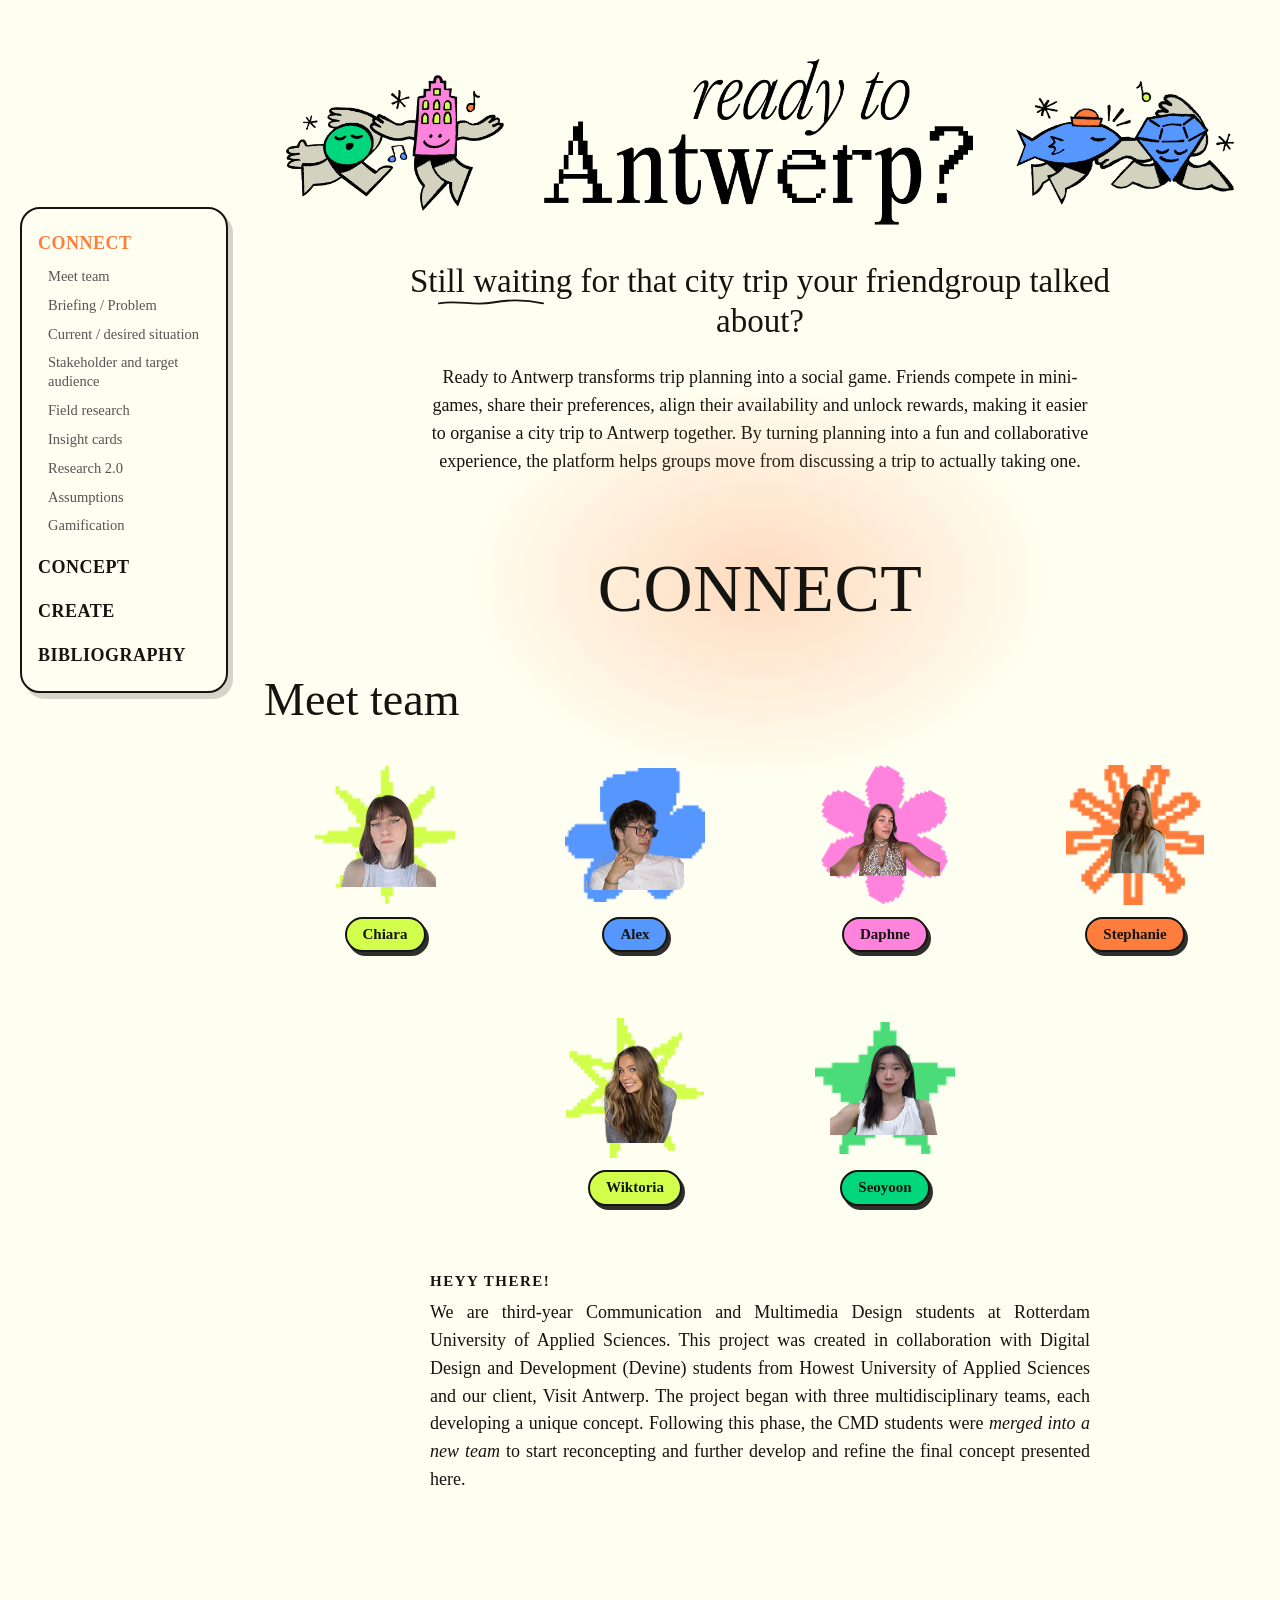
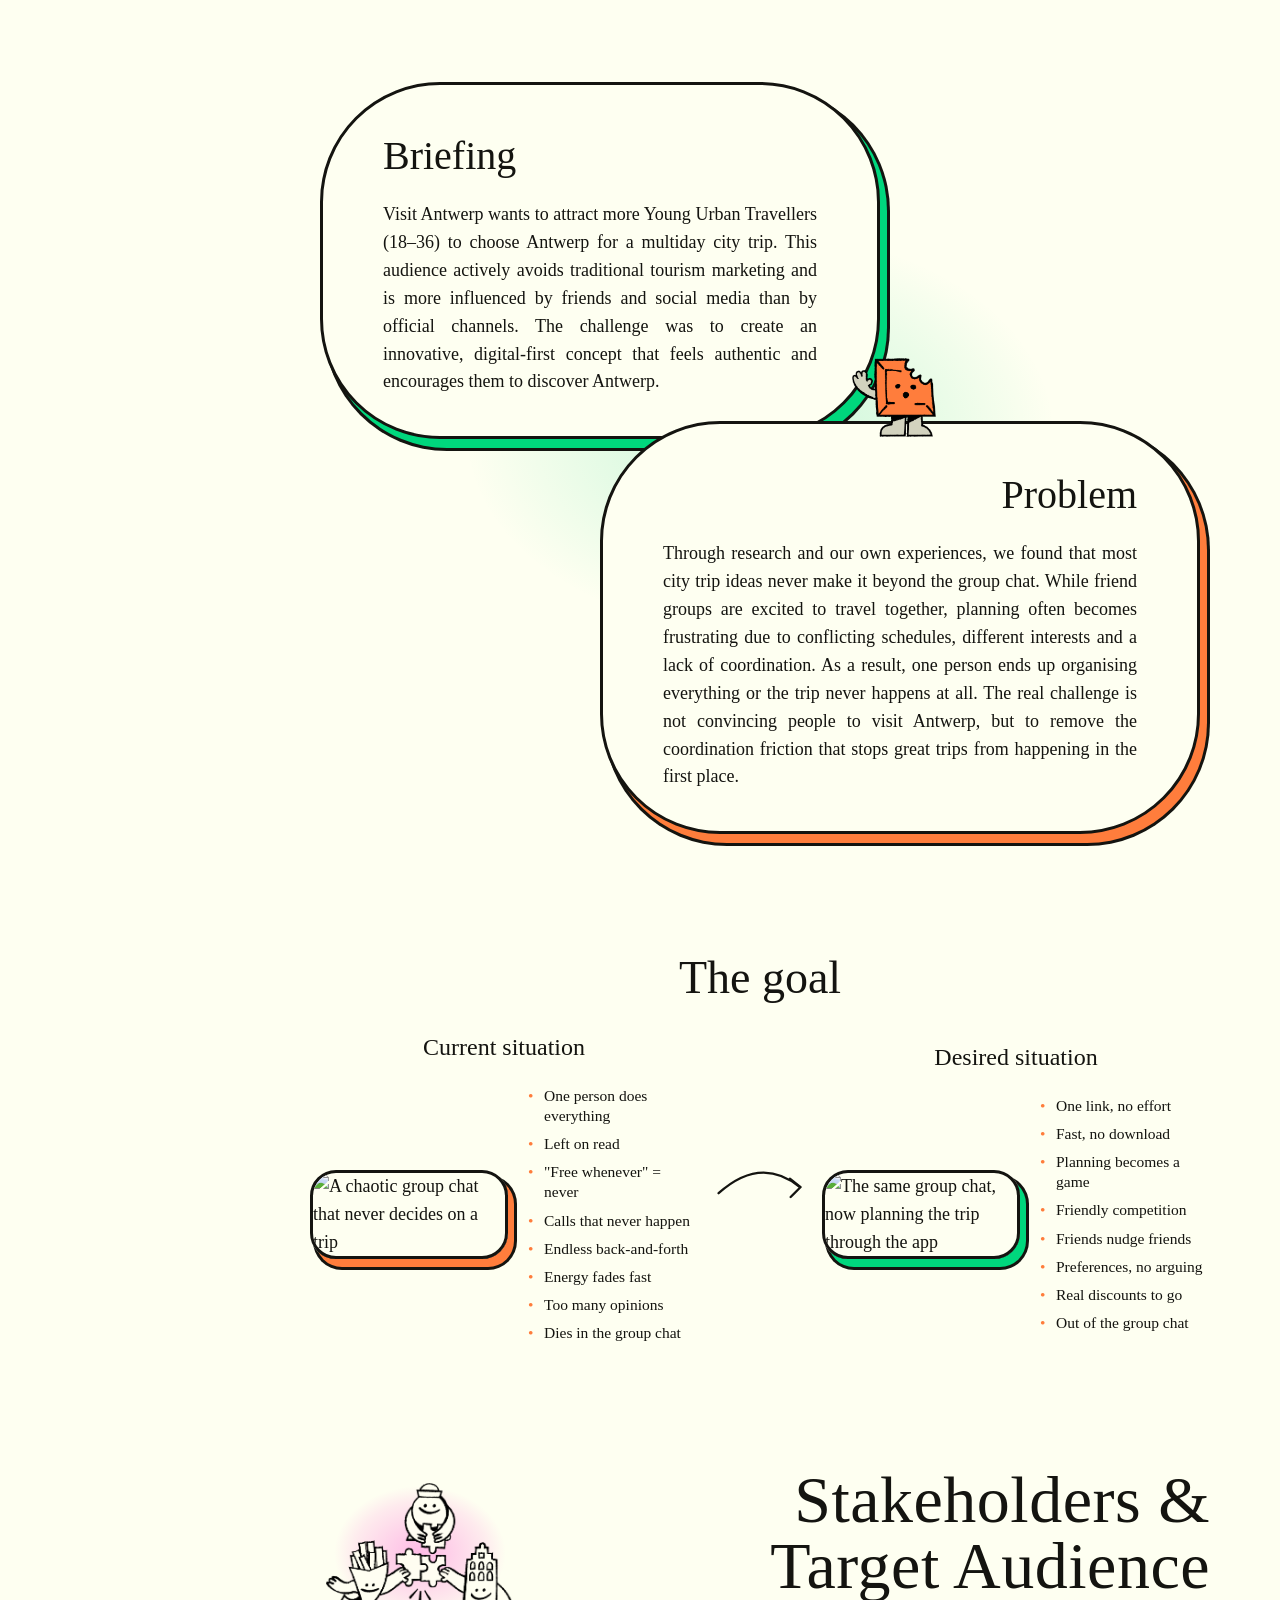
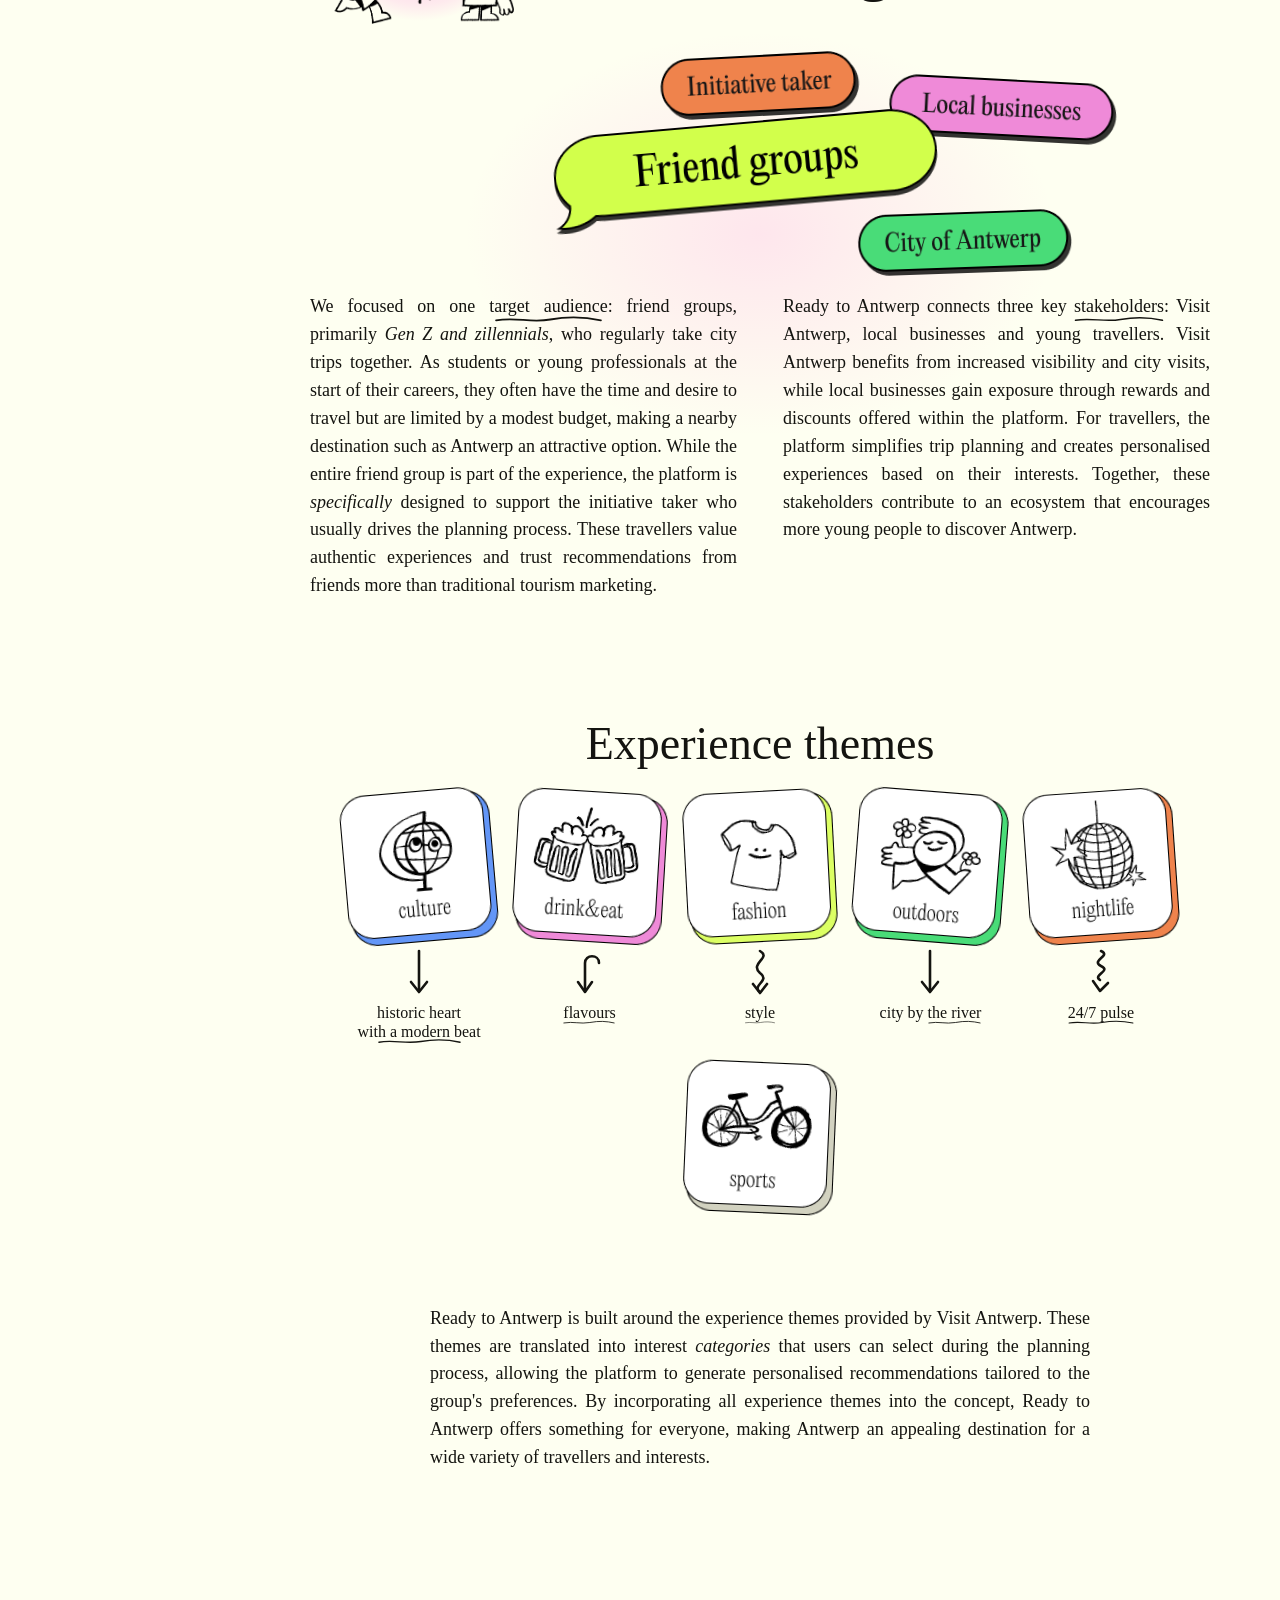
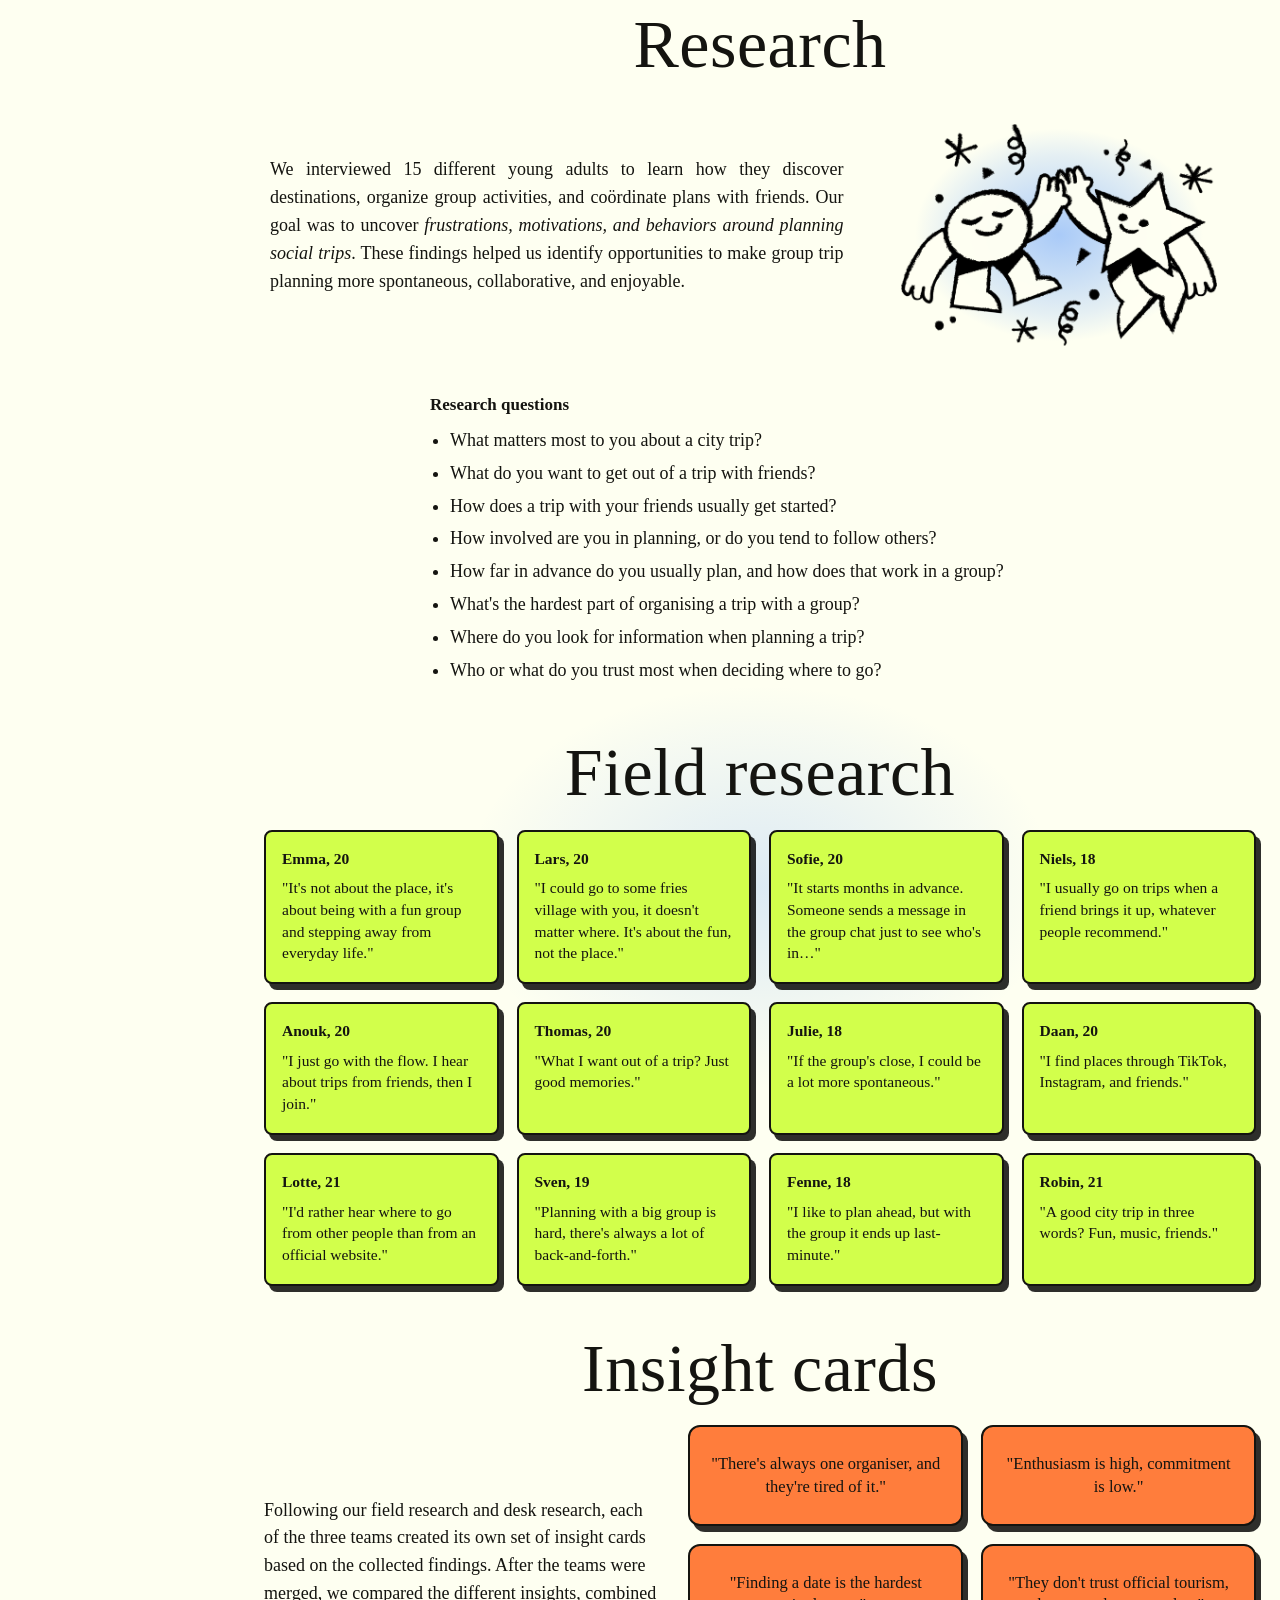
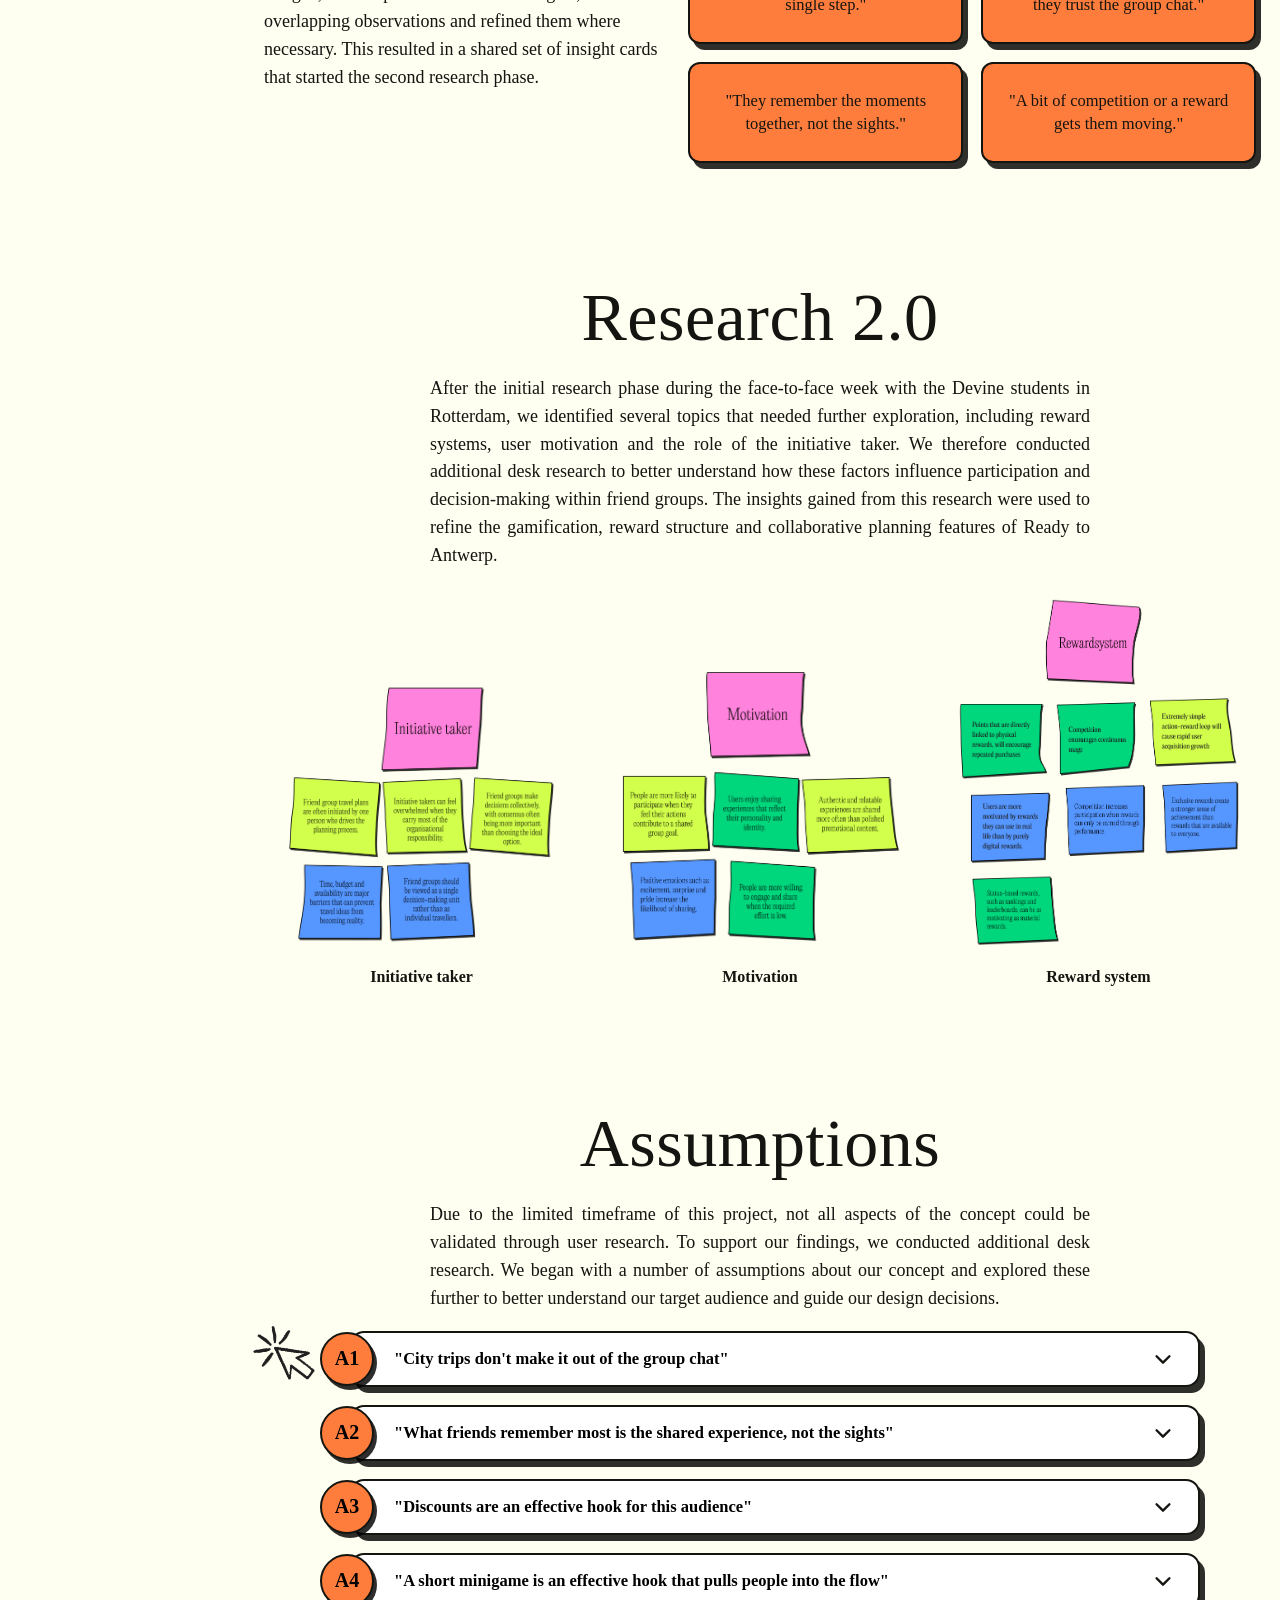
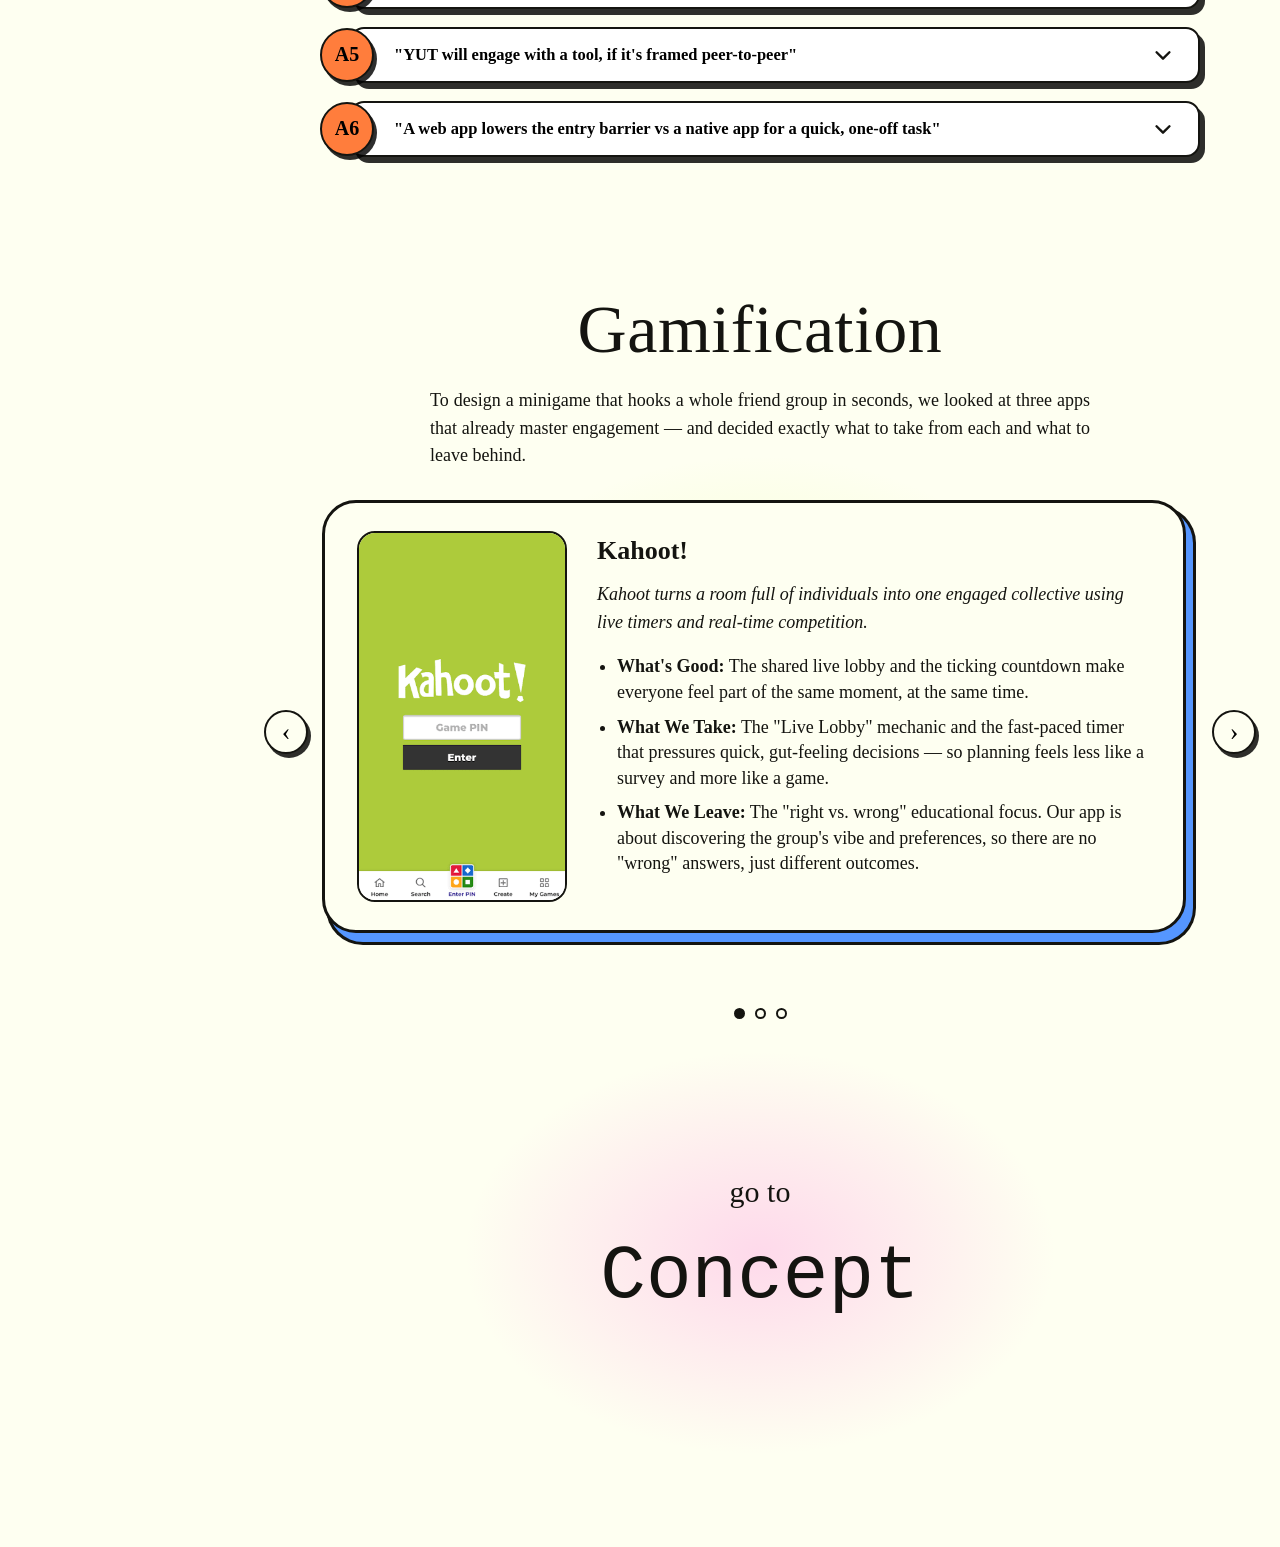
==== index.html @ eff13ce2 "Initial commit" ====
<!DOCTYPE html>
<html lang="en">
<head>
<meta charset="UTF-8">
<meta name="viewport" content="width=device-width, initial-scale=1.0">
<title>Ready to Antwerp?</title>

<!--
  ============================================================================
  READY TO ANTWERP?  —  CONNECT page (home)
  ----------------------------------------------------------------------------
  This is one of four pages: index.html (Connect), concept.html, create.html,
  bibliography.html. They share assets/style.css and assets/app.js.
  HOW TO EDIT THE WORDS (for non-coders):
   • All the Connect text lives in this file, top to bottom, in the same order
     it appears on the page. Look for the big banners like  <!== MEET TEAM ==>.
   • To change wording, only edit the text BETWEEN the tags, e.g.
        <p class="prose">change THIS text</p>
     Do NOT change the tags themselves (the <p ...> and </p> bits) or the
     words in class="...". Those control the layout.
   • To swap a picture, drop a new file into the /img folder with the SAME
     name, or change the file name inside  src="img/....png".
  ============================================================================
-->

<link rel="stylesheet" href="assets/style.css">
</head>

<body data-page="connect">

<!-- ===================== MOBILE MENU BUTTON ===================== -->
<button class="menu-btn" id="menuBtn" aria-label="Open section menu">
  <span class="bars"><i></i><i></i><i></i></span> Sections
</button>

<!-- ============================================================== -->
<!--  SIDEBAR  /  TABLE OF CONTENTS                                  -->
<!-- ============================================================== -->
<nav class="toc" id="toc" aria-label="Page sections">
  <ul>
    <li class="grp" data-group="connect">
      <a class="grp-link" href="index.html">CONNECT</a>
      <ul class="sub">
        <li><a href="#meet-team">Meet team</a></li>
        <li><a href="#briefing">Briefing / Problem</a></li>
        <li><a href="#the-goal">Current / desired situation</a></li>
        <li><a href="#stakeholders">Stakeholder and target audience</a></li>
        <li><a href="#field-research">Field research</a></li>
        <li><a href="#insight-cards">Insight cards</a></li>
        <li><a href="#research-2">Research 2.0</a></li>
        <li><a href="#assumptions">Assumptions</a></li>
        <li><a href="#gamification">Gamification</a></li>
      </ul>
    </li>
    <li class="grp" data-group="concept">
      <a class="grp-link" href="concept.html">CONCEPT</a>
      <ul class="sub">
        <li><a href="#merging-concepts">Merging concepts</a></li>
        <li><a href="#hmw-question">HMW question</a></li>
        <li><a href="#gigamapping">Gigamapping</a></li>
        <li><a href="#design-principles">Design principles</a></li>
        <li><a href="#brainstorming">Brainstorming</a></li>
        <li><a href="#five-w">5 W-questions</a></li>
        <li><a href="#user-journey">User journey</a></li>
        <li><a href="#collaborations">Collaborations</a></li>
      </ul>
    </li>
    <li class="grp" data-group="create">
      <a class="grp-link" href="create.html">CREATE</a>
      <ul class="sub">
        <li><a href="#visual-style">Visual style</a></li>
        <li><a href="#prototype-test">Prototype test</a></li>
        <li><a href="#feedback">Feedback &amp; improvements</a></li>
        <li><a href="#social-campaign">Social media campaign</a></li>
        <li><a href="#tangibles">Tangibles</a></li>
        <li><a href="#next-steps">Next steps</a></li>
      </ul>
    </li>
    <li class="grp" data-group="biblio">
      <a class="grp-link" href="bibliography.html">BIBLIOGRAPHY</a>
      <ul class="sub"></ul>
    </li>
  </ul>
</nav>

<div class="page">
<div class="wrap">

  <!-- =========================================================== -->
  <!--  HERO                                                        -->
  <!-- =========================================================== -->
  <header class="hero">
    <div class="hero-row">
      <img class="side l" src="img/illustrations/group_color_1.png" alt="">
      <img class="hero-logo" src="img/logo.png" alt="Ready to Antwerp?">
      <img class="side r" src="img/illustrations/group_color_2.png" alt="">
    </div>
    <div class="hook reveal">
      <h2><span class="ul">Still waiting</span> for that city trip your friendgroup talked about?</h2>
      <p class="prose center">Ready to Antwerp transforms trip planning into a social game. Friends compete in mini-games, share their preferences, align their availability and unlock rewards, making it easier to organise a city trip to Antwerp together. By turning planning into a fun and collaborative experience, the platform helps groups move from discussing a trip to actually taking one.</p>
    </div>
  </header>

  <!-- =========================================================== -->
  <!--  CONNECT (title)                                             -->
  <!-- =========================================================== -->
  <section class="sec glow" id="connect" data-section data-group="connect" style="--glow:rgba(255,125,60,.28); padding-bottom:20px;">
    <h2 class="h-xl">CONNECT</h2>
  </section>

  <!-- ==================== MEET TEAM ==================== -->
  <section class="sec" id="meet-team" data-section data-group="connect" style="padding-top:10px;">
    <h3 class="h-mid">Meet team</h3>
    <div class="team reveal">
      <!-- each member = burst behind + cut-out photo + name pill -->
      <figure class="member">
        <div class="badge"><img class="burst" src="img/team/bursts/pow.png" alt=""><img class="face" src="img/team/chiara.png" alt="Chiara"></div>
        <figcaption class="name-pill" style="background:var(--lime)">Chiara</figcaption>
      </figure>
      <figure class="member">
        <div class="badge"><img class="burst" src="img/team/bursts/ugly_cloud.png" alt=""><img class="face" src="img/team/alex.png" alt="Alex"></div>
        <figcaption class="name-pill" style="background:var(--blue)">Alex</figcaption>
      </figure>
      <figure class="member">
        <div class="badge"><img class="burst" src="img/team/bursts/flower.png" alt=""><img class="face" src="img/team/daphne.png" alt="Daphne"></div>
        <figcaption class="name-pill" style="background:var(--pink)">Daphne</figcaption>
      </figure>
      <figure class="member">
        <div class="badge"><img class="burst" src="img/team/bursts/asterisco.png" alt=""><img class="face" src="img/team/stephanie.png" alt="Stephanie"></div>
        <figcaption class="name-pill" style="background:var(--orange)">Stephanie</figcaption>
      </figure>
      <figure class="member">
        <div class="badge"><img class="burst" src="img/team/bursts/boom.png" alt=""><img class="face" src="img/team/wiki.png" alt="Wiktoria"></div>
        <figcaption class="name-pill" style="background:var(--lime)">Wiktoria</figcaption>
      </figure>
      <figure class="member">
        <div class="badge"><img class="burst" src="img/team/bursts/star.png" alt=""><img class="face" src="img/team/seoyoon.png" alt="Seoyoon"></div>
        <figcaption class="name-pill" style="background:var(--green)">Seoyoon</figcaption>
      </figure>
    </div>

    <!-- ==================== HEYY THERE intro ==================== -->
    <div class="intro-block reveal">
      <p class="eyebrow">Heyy there!</p>
      <p class="prose">We are third-year Communication and Multimedia Design students at Rotterdam University of Applied Sciences. This project was created in collaboration with Digital Design and Development (Devine) students from Howest University of Applied Sciences and our client, Visit Antwerp. The project began with three multidisciplinary teams, each developing a unique concept. Following this phase, the CMD students were <em>merged into a new team</em> to start reconcepting and further develop and refine the final concept presented here.</p>
    </div>
  </section>

  <!-- ==================== BRIEFING / PROBLEM ==================== -->
  <section class="sec glow" id="briefing" data-section data-group="connect" style="--glow:rgba(0,215,125,.22);">
    <div class="bubbles reveal">
      <div class="bubble bubble--brief">
        <h3>Briefing</h3>
        <p class="prose">Visit Antwerp wants to attract more Young Urban Travellers (18–36) to choose Antwerp for a multiday city trip. This audience actively avoids traditional tourism marketing and is more influenced by friends and social media than by official channels. The challenge was to create an innovative, digital-first concept that feels authentic and encourages them to discover Antwerp.</p>
      </div>
      <div class="bubble bubble--prob">
        <img class="choco" src="img/illustrations/mascotte/chocolate_color.png" alt="">
        <h3>Problem</h3>
        <p class="prose">Through research and our own experiences, we found that most city trip ideas never make it beyond the group chat. While friend groups are excited to travel together, planning often becomes frustrating due to conflicting schedules, different interests and a lack of coordination. As a result, one person ends up organising everything or the trip never happens at all. The real challenge is not convincing people to visit Antwerp, but to remove the coordination friction that stops great trips from happening in the first place.</p>
      </div>
    </div>
  </section>

  <!-- ==================== THE GOAL (phones) ==================== -->
  <section class="sec" id="the-goal" data-section data-group="connect">
    <h3 class="h-mid" style="text-align:center;">The goal</h3>
    <div class="goal reveal">
      <div class="goal-side">
        <h4>Current situation</h4>
        <div class="goal-pair">
          <img class="phone phone--current" src="img/chat/current_chat.png" alt="A chaotic group chat that never decides on a trip">
          <ul class="goal-list">
            <li>One person does everything</li>
            <li>Left on read</li>
            <li>"Free whenever" = never</li>
            <li>Calls that never happen</li>
            <li>Endless back-and-forth</li>
            <li>Energy fades fast</li>
            <li>Too many opinions</li>
            <li>Dies in the group chat</li>
          </ul>
        </div>
      </div>

      <svg class="goal-arrow" viewBox="0 0 120 70" fill="none" aria-hidden="true">
        <path d="M6 42 C 44 8, 80 8, 112 34" stroke="#141410" stroke-width="3" stroke-linecap="round"/>
        <path d="M99 23 L113 34 L100 47" stroke="#141410" stroke-width="3" stroke-linecap="round" stroke-linejoin="round"/>
      </svg>

      <div class="goal-side">
        <h4>Desired situation</h4>
        <div class="goal-pair">
          <img class="phone phone--desired" src="img/chat/desired_chat.png" alt="The same group chat, now planning the trip through the app">
          <ul class="goal-list">
            <li>One link, no effort</li>
            <li>Fast, no download</li>
            <li>Planning becomes a game</li>
            <li>Friendly competition</li>
            <li>Friends nudge friends</li>
            <li>Preferences, no arguing</li>
            <li>Real discounts to go</li>
            <li>Out of the group chat</li>
          </ul>
        </div>
      </div>
    </div>
  </section>

  <!-- ==================== STAKEHOLDERS & TARGET AUDIENCE ==================== -->
  <section class="sec glow" id="stakeholders" data-section data-group="connect" style="--glow:rgba(255,130,220,.20);">
    <div class="stake reveal">
    <div class="stake-top">
      <img class="stake-illo" src="img/illustrations/puzzle.png" alt="">
      <h2 class="stake-title">Stakeholders &amp;<br>Target Audience</h2>
    </div>
    <div class="stake-cluster">
      <img class="sp sp-initiative" src="img/pills_stakeholders_TA/Initiative_taker.png" alt="Initiative taker">
      <img class="sp sp-local" src="img/pills_stakeholders_TA/Local_business.png" alt="Local businesses">
      <img class="sp sp-city" src="img/pills_stakeholders_TA/City_of_Antwerp.png" alt="City of Antwerp">
      <img class="sp sp-friend" src="img/pills_stakeholders_TA/Friend_groups.png" alt="Friend groups">
    </div>
    <div class="stake-text">
      <p class="prose">We focused on one <span class="ul">target audience</span>: friend groups, primarily <em>Gen Z and zillennials</em>, who regularly take city trips together. As students or young professionals at the start of their careers, they often have the time and desire to travel but are limited by a modest budget, making a nearby destination such as Antwerp an attractive option. While the entire friend group is part of the experience, the platform is <em>specifically</em> designed to support the initiative taker who usually drives the planning process. These travellers value authentic experiences and trust recommendations from friends more than traditional tourism marketing.</p>
      <p class="prose">Ready to Antwerp connects three key <span class="ul">stakeholders</span>: Visit Antwerp, local businesses and young travellers. Visit Antwerp benefits from increased visibility and city visits, while local businesses gain exposure through rewards and discounts offered within the platform. For travellers, the platform simplifies trip planning and creates personalised experiences based on their interests. Together, these stakeholders contribute to an ecosystem that encourages more young people to discover Antwerp.</p>
    </div>
    </div>
  </section>

  <!-- ==================== EXPERIENCE THEMES ==================== -->
  <section class="sec" id="experience-themes" data-section data-group="connect">
    <h3 class="h-mid" style="text-align:center;">Experience themes</h3>
    <div class="themes reveal">
      <!-- 5 themes point to a Visit-Antwerp theme; sports is card-only -->
      <div class="theme">
        <img class="card" src="img/themes/button_culture.png" alt="Culture">
        <div class="to"><svg viewBox="0 0 40 56" fill="none"><path d="M20 5 L20 45" stroke="#141410" stroke-width="2.6" stroke-linecap="round"/><path d="M12 36 L20 46 L28 36" stroke="#141410" stroke-width="2.6" stroke-linecap="round" stroke-linejoin="round"/></svg></div>
        <div class="label">historic heart<br><span class="ul">with a modern beat</span></div>
      </div>
      <div class="theme">
        <img class="card" src="img/themes/button_drinkneat.png" alt="Drink &amp; eat">
        <div class="to"><svg viewBox="0 0 40 56" fill="none"><path d="M15 45 L15 17 C 15 8, 29 8, 29 17" stroke="#141410" stroke-width="2.6" stroke-linecap="round"/><path d="M8 36 L15 46 L22 36" stroke="#141410" stroke-width="2.6" stroke-linecap="round" stroke-linejoin="round"/></svg></div>
        <div class="label"><span class="ul">flavours</span></div>
      </div>
      <div class="theme">
        <img class="card" src="img/themes/button_fashion.png" alt="Fashion">
        <div class="to"><svg viewBox="0 0 40 56" fill="none"><path d="M20 5 C 32 12, 9 17, 20 27 C 31 35, 11 39, 20 46" stroke="#141410" stroke-width="2.6" stroke-linecap="round"/><path d="M13 38 L20 47 L27 38" stroke="#141410" stroke-width="2.6" stroke-linecap="round" stroke-linejoin="round"/></svg></div>
        <div class="label"><span class="ul">style</span></div>
      </div>
      <div class="theme">
        <img class="card" src="img/themes/button_outdoors.png" alt="Outdoors">
        <div class="to"><svg viewBox="0 0 40 56" fill="none"><path d="M20 5 L20 45" stroke="#141410" stroke-width="2.6" stroke-linecap="round"/><path d="M12 36 L20 46 L28 36" stroke="#141410" stroke-width="2.6" stroke-linecap="round" stroke-linejoin="round"/></svg></div>
        <div class="label">city by <span class="ul">the river</span></div>
      </div>
      <div class="theme">
        <img class="card" src="img/themes/button_nightlife.png" alt="Nightlife">
        <div class="to"><svg viewBox="0 0 40 56" fill="none"><path d="M20 5 c 11 5 -11 9 0 15 c 11 5 -9 9 -1 14" stroke="#141410" stroke-width="2.6" stroke-linecap="round"/><path d="M12 35 L19 45 L27 37" stroke="#141410" stroke-width="2.6" stroke-linecap="round" stroke-linejoin="round"/></svg></div>
        <div class="label"><span class="ul">24/7 pulse</span></div>
      </div>
      <div class="theme">
        <img class="card" src="img/themes/button_sports.png" alt="Sports">
        <div class="to"></div>
        <div class="label"></div>
      </div>
    </div>
    <p class="prose reveal">Ready to Antwerp is built around the experience themes provided by Visit Antwerp. These themes are translated into interest <em>categories</em> that users can select during the planning process, allowing the platform to generate personalised recommendations tailored to the group's preferences. By incorporating all experience themes into the concept, Ready to Antwerp offers something for everyone, making Antwerp an appealing destination for a wide variety of travellers and interests.</p>
  </section>

  <!-- ==================== RESEARCH ==================== -->
  <section class="sec glow" id="research" data-section data-group="connect" style="--glow:rgba(85,150,255,.20);">
    <h2 class="h-xl">Research</h2>
    <div class="research-intro reveal">
      <div>
        <p class="prose" style="margin-left:0;">We interviewed 15 different young adults to learn how they discover destinations, organize group activities, and coördinate plans with friends. Our goal was to uncover <em>frustrations, motivations, and behaviors around planning social trips</em>. These findings helped us identify opportunities to make group trip planning more spontaneous, collaborative, and enjoyable.</p>
      </div>
      <img class="illo" src="img/illustrations/high_five.png" alt="">
    </div>

    <div class="rq reveal" style="max-width:660px; margin:24px auto 0;">
      <h4>Research questions</h4>
      <ul>
        <li>What matters most to you about a city trip?</li>
        <li>What do you want to get out of a trip with friends?</li>
        <li>How does a trip with your friends usually get started?</li>
        <li>How involved are you in planning, or do you tend to follow others?</li>
        <li>How far in advance do you usually plan, and how does that work in a group?</li>
        <li>What's the hardest part of organising a trip with a group?</li>
        <li>Where do you look for information when planning a trip?</li>
        <li>Who or what do you trust most when deciding where to go?</li>
      </ul>
    </div>

    <div class="subsec" id="field-research" data-section data-group="connect">
      <h2 class="h-xl">Field research</h2>
      <div class="field-grid reveal">
        <div class="note"><span class="who">Emma, 20</span>"It's not about the place, it's about being with a fun group and stepping away from everyday life."</div>
        <div class="note"><span class="who">Lars, 20</span>"I could go to some fries village with you, it doesn't matter where. It's about the fun, not the place."</div>
        <div class="note"><span class="who">Sofie, 20</span>"It starts months in advance. Someone sends a message in the group chat just to see who's in…"</div>
        <div class="note"><span class="who">Niels, 18</span>"I usually go on trips when a friend brings it up, whatever people recommend."</div>
        <div class="note"><span class="who">Anouk, 20</span>"I just go with the flow. I hear about trips from friends, then I join."</div>
        <div class="note"><span class="who">Thomas, 20</span>"What I want out of a trip? Just good memories."</div>
        <div class="note"><span class="who">Julie, 18</span>"If the group's close, I could be a lot more spontaneous."</div>
        <div class="note"><span class="who">Daan, 20</span>"I find places through TikTok, Instagram, and friends."</div>
        <div class="note"><span class="who">Lotte, 21</span>"I'd rather hear where to go from other people than from an official website."</div>
        <div class="note"><span class="who">Sven, 19</span>"Planning with a big group is hard, there's always a lot of back-and-forth."</div>
        <div class="note"><span class="who">Fenne, 18</span>"I like to plan ahead, but with the group it ends up last-minute."</div>
        <div class="note"><span class="who">Robin, 21</span>"A good city trip in three words? Fun, music, friends."</div>
      </div>
    </div>

    <div class="subsec" id="insight-cards" data-section data-group="connect">
      <h2 class="h-xl">Insight cards</h2>
      <div class="insight-wrap reveal">
        <div class="insight-desc">
          <p class="prose" style="margin:0;">Following our field research and desk research, each of the three teams created its own set of insight cards based on the collected findings. After the teams were merged, we compared the different insights, combined overlapping observations and refined them where necessary. This resulted in a shared set of insight cards that started the second research phase.</p>
        </div>
        <div class="insight-grid">
          <div class="insight">"There's always one organiser, and they're tired of it."</div>
          <div class="insight">"Enthusiasm is high, commitment is low."</div>
          <div class="insight">"Finding a date is the hardest single step."</div>
          <div class="insight">"They don't trust official tourism, they trust the group chat."</div>
          <div class="insight">"They remember the moments together, not the sights."</div>
          <div class="insight">"A bit of competition or a reward gets them moving."</div>
        </div>
      </div>
    </div>
  </section>

  <!-- ==================== RESEARCH 2.0 ==================== -->
  <section class="sec" id="research-2" data-section data-group="connect">
    <h2 class="h-xl">Research 2.0</h2>
    <p class="prose reveal">After the initial research phase during the face-to-face week with the Devine students in Rotterdam, we identified several topics that needed further exploration, including reward systems, user motivation and the role of the initiative taker. We therefore conducted additional desk research to better understand how these factors influence participation and decision-making within friend groups. The insights gained from this research were used to refine the gamification, reward structure and collaborative planning features of Ready to Antwerp.</p>
    <div class="r2-grid reveal">
      <figure class="r2-item"><img src="img/Research_2.0/Initiative_taker.png" alt="Initiative taker"><figcaption>Initiative taker</figcaption></figure>
      <figure class="r2-item"><img src="img/Research_2.0/Motivation.png" alt="Motivation"><figcaption>Motivation</figcaption></figure>
      <figure class="r2-item"><img src="img/Research_2.0/Rewardsystem.png" alt="Reward system"><figcaption>Reward system</figcaption></figure>
    </div>
  </section>

  <!-- ==================== ASSUMPTIONS ==================== -->
  <section class="sec" id="assumptions" data-section data-group="connect">
    <h2 class="h-xl">Assumptions</h2>
    <p class="prose reveal">Due to the limited timeframe of this project, not all aspects of the concept could be validated through user research. To support our findings, we conducted additional desk research. We began with a number of assumptions about our concept and explored these further to better understand our target audience and guide our design decisions.</p>

    <div class="assume-wrap reveal">
      <img class="click-hint" src="img/illustrations/click.png" alt="">

<!-- ---- A1 ---- -->
      <div class="acc">
        <button class="acc-head" aria-expanded="false">
          <span class="acc-badge">A1</span>
          <span class="acc-bar"><span class="t">"City trips don't make it out of the group chat"</span>
            <svg class="acc-chev" viewBox="0 0 24 24" fill="none"><path d="M5 9 l7 7 7-7" stroke="#141410" stroke-width="2.6" stroke-linecap="round" stroke-linejoin="round"/></svg></span>
        </button>
        <div class="acc-panel"><div class="acc-inner">
          <h5 style="margin-top:0;">The Social Soul of Urban Travel</h5>
          <ul>
            <li><span class="lead">Concept Support:</span> Our concept is built on creating a shared group experience. This research confirms that city trips are inherently social, with the vast majority of leisure travelers choosing the company of friends or partners. Ignoring the social dimension means ignoring the core motivation of the trip itself. Our tool does not just "add" a chat feature; it designs around pre-existing social connections.</li>
            <li><span class="lead">Key Insight:</span> Leisure travel is a collective experience. Statistics show that the overwhelming majority of leisure travelers choose to travel with a partner (61%) or friends (33%), with only a small fraction (12%) traveling alone. Traveling with friends is the preferred option for young adults and is positively perceived as a source of happiness and connection.</li>
          </ul>
          <h5>References.</h5>
          <ul>
            <li>Statista. (n.d.). Forecast: Travel companions of leisure travelers in the US. Retrieved from <a href="https://www.statista.com/forecasts/997103/travel-companions-of-leisure-travelers-in-the-us">https://www.statista.com/forecasts/997103/travel-companions-of-leisure-travelers-in-the-us</a></li>
            <li>Statista. (n.d.). Preference for travel companions in the US by age. Retrieved from <a href="https://www.statista.com/statistics/1261314/preference-for-travel-companions-us-by-age/">https://www.statista.com/statistics/1261314/preference-for-travel-companions-us-by-age/</a></li>
          </ul>
        </div></div>
      </div>

      <!-- ---- A2 ---- -->
      <div class="acc">
        <button class="acc-head" aria-expanded="false">
          <span class="acc-badge">A2</span>
          <span class="acc-bar"><span class="t">"What friends remember most is the shared experience, not the sights"</span>
            <svg class="acc-chev" viewBox="0 0 24 24" fill="none"><path d="M5 9 l7 7 7-7" stroke="#141410" stroke-width="2.6" stroke-linecap="round" stroke-linejoin="round"/></svg></span>
        </button>
        <div class="acc-panel"><div class="acc-inner">
          <h5 style="margin-top:0;">Building Bonds Through Sharing</h5>
          <ul>
            <li><span class="lead">Concept Support:</span> Our concept goes beyond simply booking flights; it aims to create lasting memories for the group. Research proves that actively sharing experiences and memories significantly strengthens social bonds. People value shared memories more than physical gifts. Our tool facilitates the creation of a group narrative right from the planning phase, transforming a logistical task into an opportunity for connection.</li>
            <li><span class="lead">Key Insight:</span> Sharing experiences and memories significantly strengthens social ties. Research in social psychology indicates that people value shared memories over material gifts, and group experiences lead to closer relationships. This supports our vision of an app that acts not just as a logistical tool, but as an accelerator for social connection through trip co-creation.</li>
          </ul>
          <h5>References.</h5>
          <ul>
            <li>Association for Psychological Science. (2014). Sharing memories tightens bonds with friends. Retrieved from <a href="https://www.psychologicalscience.org/news/minds-business/sharing-memories-tightens-bonds-with-friends.html">https://www.psychologicalscience.org/news/minds-business/sharing-memories-tightens-bonds-with-friends.html</a></li>
            <li>Elsevier B.V. (n.d.). ScienceDirect abstract [S221242091730030X]. Retrieved from <a href="https://www.sciencedirect.com/science/article/abs/pii/S221242091730030X">https://www.sciencedirect.com/science/article/abs/pii/S221242091730030X</a></li>
          </ul>
        </div></div>
      </div>

      <!-- ---- A3 ---- -->
      <div class="acc">
        <button class="acc-head" aria-expanded="false">
          <span class="acc-badge">A3</span>
          <span class="acc-bar"><span class="t">"Discounts are an effective hook for this audience"</span>
            <svg class="acc-chev" viewBox="0 0 24 24" fill="none"><path d="M5 9 l7 7 7-7" stroke="#141410" stroke-width="2.6" stroke-linecap="round" stroke-linejoin="round"/></svg></span>
        </button>
        <div class="acc-panel"><div class="acc-inner">
          <h5 style="margin-top:0;">Beating Planning Stress</h5>
          <ul>
            <li><span class="lead">Concept Support:</span> Our platform aims to make planning a 'stress-free' and enjoyable experience. This research documents the frustration many travelers, especially young people, feel during the planning phase—often due to an overload of options and the difficulty of aligning group preferences. Our solution uses gamification and centralization to directly resolve these pain points, turning anxiety into excitement.</li>
            <li><span class="lead">Key Insight:</span> The planning phase of a group trip is frequently perceived as stressful, with 46% of travelers finding it overwhelming. Group 'planners' (often the initiative-takers) feel pressured, and 38% fear disappointing their friends. This stress is particularly acute among young travelers who struggle to coordinate varying preferences and budgets. There is a clear market need for tools that make this process collaborative and cognitively effortless.</li>
          </ul>
          <h5>References.</h5>
          <ul>
            <li>Statista. (n.d.). Stressful aspects of travel planning in the US. Retrieved from <a href="https://www.statista.com/statistics/1230198/stressful-aspects-of-travel-planning-us/">https://www.statista.com/statistics/1230198/stressful-aspects-of-travel-planning-us/</a></li>
            <li>Statista. (n.d.). Reasons for stressful travel planning in the US by age. Retrieved from <a href="https://www.statista.com/statistics/1230206/reasons-for-stressful-travel-planning-us-by-age/">https://www.statista.com/statistics/1230206/reasons-for-stressful-travel-planning-us-by-age/</a></li>
          </ul>
        </div></div>
      </div>

      <!-- ---- A4 ---- -->
      <div class="acc">
        <button class="acc-head" aria-expanded="false">
          <span class="acc-badge">A4</span>
          <span class="acc-bar"><span class="t">"A short minigame is an effective hook that pulls people into the flow"</span>
            <svg class="acc-chev" viewBox="0 0 24 24" fill="none"><path d="M5 9 l7 7 7-7" stroke="#141410" stroke-width="2.6" stroke-linecap="round" stroke-linejoin="round"/></svg></span>
        </button>
        <div class="acc-panel"><div class="acc-inner">
          <h5 style="margin-top:0;">Gamification as an Engagement Catalyst</h5>
          <ul>
            <li><span class="lead">Concept Support:</span> Our 'How Might We' focuses on using minigames to spark excitement. Research fully backs this choice: gamification is a highly effective tool for increasing user engagement and brand loyalty, particularly among Gen Z and Millennials. Transforming logistics into a collaborative game reduces planning stress and creates a positive brand association from the start, directly motivating the booking action.</li>
            <li><span class="lead">Key Insight:</span> Gamification—the application of game elements in non-game contexts—effectively drives user engagement and loyalty, especially among younger demographics. Introducing collaborative minigames and reward systems (like collective discounts) can turn a tedious logistical phase into a fun experience, encouraging users to interact more with the platform and motivating the final action of booking the trip.</li>
          </ul>
          <h5>References.</h5>
          <ul>
            <li>Statista. (n.d.). Benefits of gamification among US internet users. Retrieved from <a href="https://www.statista.com/statistics/1220087/gamification-benefits-among-us-internet-users/">https://www.statista.com/statistics/1220087/gamification-benefits-among-us-internet-users/</a></li>
            <li>Statista. (n.d.). US gamification revenue forecast. Retrieved from <a href="https://www.statista.com/forecasts/1221379/us-gamification-revenue-forecast">https://www.statista.com/forecasts/1221379/us-gamification-revenue-forecast</a></li>
          </ul>
        </div></div>
      </div>

      <!-- ---- A5 ---- -->
      <div class="acc">
        <button class="acc-head" aria-expanded="false">
          <span class="acc-badge">A5</span>
          <span class="acc-bar"><span class="t">"YUT will engage with a tool, if it's framed peer-to-peer"</span>
            <svg class="acc-chev" viewBox="0 0 24 24" fill="none"><path d="M5 9 l7 7 7-7" stroke="#141410" stroke-width="2.6" stroke-linecap="round" stroke-linejoin="round"/></svg></span>
        </button>
        <div class="acc-panel"><div class="acc-inner">
          <h5 style="margin-top:0;">Trust in Digital Word-of-Mouth</h5>
          <ul>
            <li><span class="lead">Concept Support:</span> Our concept relies on authentic recommendations provided by locals through our platform. Research confirms that young travelers distrust traditional marketing channels and instead rely heavily on peer recommendations and authentic experiences. This validates our strategy of using locals as curators of genuine content, creating an experience that our target audience perceives as reliable and real.</li>
            <li><span class="lead">Key Insight:</span> Young travelers (Gen Z and Millennials) show a strong preference for authentic recommendations from 'locals' or peers over polished tourism marketing. Currently, 73% of Gen Z travelers trust online peer reviews, and 60% are more likely to trust recommendations from friends and family than those from travel agents or sponsored influencers.</li>
          </ul>
          <h5>References.</h5>
          <ul>
            <li>Statista. (n.d.). Trust in online reviews in the US by age. Retrieved from <a href="https://www.statista.com/statistics/1188371/trust-online-reviews-us-by-age/">https://www.statista.com/statistics/1188371/trust-online-reviews-us-by-age/</a></li>
            <li>Statista. (n.d.). Trust in leisure travel recommendations in the US by source and age. Retrieved from <a href="https://www.statista.com/statistics/1188402/trust-leisure-travel-recommendations-us-by-source-age/">https://www.statista.com/statistics/1188402/trust-leisure-travel-recommendations-us-by-source-age/</a></li>
          </ul>
        </div></div>
      </div>

      <!-- ---- A6 ---- -->
      <div class="acc">
        <button class="acc-head" aria-expanded="false">
          <span class="acc-badge">A6</span>
          <span class="acc-bar"><span class="t">"A web app lowers the entry barrier vs a native app for a quick, one-off task"</span>
            <svg class="acc-chev" viewBox="0 0 24 24" fill="none"><path d="M5 9 l7 7 7-7" stroke="#141410" stroke-width="2.6" stroke-linecap="round" stroke-linejoin="round"/></svg></span>
        </button>
        <div class="acc-panel"><div class="acc-inner">
          <h5 style="margin-top:0;">The Desire for Authenticity and the Local 'Square'</h5>
          <ul>
            <li><span class="lead">Concept Support:</span> Our concept offers group discounts and activities rooted in local authenticity (e.g., specific local venues rather than generic tourist traps). Research shows that while young travelers crave authentic, local cultural experiences, they are also highly price-sensitive. Our reward system provides an experiential payoff that guides the group toward genuine city discovery while aligning with their budget needs.</li>
            <li><span class="lead">Key Insight:</span> There is a strong desire among young travelers to experience local culture deeply during their city trips, with 83% of Gen Z stating it is an important part of traveling. Simultaneously, these travelers are motivated by discounts and special offers. Our platform bridges this gap by offering tangible discounts on authentic local products and activities, incentivizing genuine exploration while driving bookings.</li>
          </ul>
          <h5>References.</h5>
          <ul>
            <li>Statista. (n.d.). Important trip characteristics for Generation Z travelers in the US. Retrieved from <a href="https://www.statista.com/forecasts/1261301/important-trip-characteristics-generation-z-travelers-us">https://www.statista.com/forecasts/1261301/important-trip-characteristics-generation-z-travelers-us</a></li>
            <li>Statista. (n.d.). Factors influencing leisure travel bookings in the US. Retrieved from <a href="https://www.statista.com/statistics/1131109/factors-influencing-leisure-travel-bookings-us/">https://www.statista.com/statistics/1131109/factors-influencing-leisure-travel-bookings-us/</a></li>
          </ul>
        </div></div>
      </div>
    </div><!-- /assume-wrap -->
  </section>

  <!-- ==================== GAMIFICATION ==================== -->
  <section class="sec glow" id="gamification" data-section data-group="connect" style="--glow:rgba(210,255,75,.22);">
    <h2 class="h-xl">Gamification</h2>
    <p class="prose reveal">To design a minigame that hooks a whole friend group in seconds, we looked at three apps that already master engagement — and decided exactly what to take from each and what to leave behind.</p>
    <div class="swiper reveal">
      <button class="swipe-btn prev" type="button" aria-label="Previous card">&#8249;</button>
      <div class="swipe-viewport">
        <div class="swipe-track">

          <!-- card 1: Kahoot  (TODO: verify copy against connect_page.png) -->
          <div class="gcard">
            <div class="gcard-inner sh-blue">
              <img class="shot" src="img/Gamification/kahoot.png" alt="Kahoot screen">
              <div class="gcard-body">
                <h4>Kahoot!</h4>
                <p class="gintro">Kahoot turns a room full of individuals into one engaged collective using live timers and real-time competition.</p>
                <ul>
                  <li><span class="lead">What's Good:</span> The shared live lobby and the ticking countdown make everyone feel part of the same moment, at the same time.</li>
                  <li><span class="lead">What We Take:</span> The "Live Lobby" mechanic and the fast-paced timer that pressures quick, gut-feeling decisions — so planning feels less like a survey and more like a game.</li>
                  <li><span class="lead">What We Leave:</span> The "right vs. wrong" educational focus. Our app is about discovering the group's vibe and preferences, so there are no "wrong" answers, just different outcomes.</li>
                </ul>
              </div>
            </div>
          </div>

          <!-- card 2: Spotify Wrapped -->
          <div class="gcard">
            <div class="gcard-inner sh-orange">
              <img class="shot" src="img/Gamification/spotify_wrapped.png" alt="Spotify Wrapped card">
              <div class="gcard-body">
                <h4>Spotify Wrapped</h4>
                <p class="gintro">Spotify transforms raw, boring user data into highly aesthetic, personalized "stories" that users actively keep and appreciate.</p>
                <ul>
                  <li><span class="lead">What's Good:</span> It uses bold typography, high-contrast colors, and punchy copy to make the user feel seen. The "shareability" is built into the core design.</li>
                  <li><span class="lead">What We Take:</span> The "Output" phase. When the group finishes the minigame, the app shouldn't just give a boring list of Antwerp locations — it should generate a visual, aesthetic "Squad Vibe Card" that the initiative-taker can screenshot and drop into the group chat.</li>
                  <li><span class="lead">What We Leave:</span> The yearly delay. Spotify Wrapped happens once a year, while our card is based on the information we gain through the webapp, instantly.</li>
                </ul>
              </div>
            </div>
          </div>

          <!-- card 3: Duolingo -->
          <div class="gcard">
            <div class="gcard-inner sh-green">
              <img class="shot" src="img/Gamification/Duolingo.png" alt="Duolingo screen">
              <div class="gcard-body">
                <h4>Duolingo</h4>
                <p class="gintro">Duolingo is the master of keeping users engaged through constant positive reinforcement and micro-animations.</p>
                <ul>
                  <li><span class="lead">What's Good:</span> Every single correct action is met with immediate sensory feedback—a satisfying sound effect, a pop-up, or a cheering mascot. It makes pressing buttons physically satisfying.</li>
                  <li><span class="lead">What We Take:</span> The sensory feedback loop during the minigame. The illustrations and animation are visually pleasing.</li>
                  <li><span class="lead">What We Leave:</span> The daily streak and guilt-tripping notifications. A travel planning app is high-intent but low-frequency (they plan a trip once every few months). We don't need them to log in every day — we just need them hyper-engaged for 3 minutes.</li>
                </ul>
              </div>
            </div>
          </div>

        </div>
      </div>
      <button class="swipe-btn next" type="button" aria-label="Next card">&#8250;</button>
      <div class="swipe-dots">
        <button class="swipe-dot" type="button" aria-label="Go to card 1"></button>
        <button class="swipe-dot" type="button" aria-label="Go to card 2"></button>
        <button class="swipe-dot" type="button" aria-label="Go to card 3"></button>
      </div>
    </div>
  </section>

  <!-- ==================== TRANSITION → CONCEPT ==================== -->
  <div class="transition sec glow" style="--glow:rgba(255,130,220,.30);">
    <span class="small">go to</span>
    <a class="big" href="concept.html">Concept</a>
  </div>

</div><!-- /wrap -->
</div><!-- /page -->

<script src="assets/app.js"></script>
</body>
</html>
---- assets/style.css ----
/* ===========================================================================
   1. FONTS  (the two project fonts, loaded from the /fonts folder)
   =========================================================================== */
@font-face{font-family:'Pixel';src:url('fonts/Pixelated-Regular.otf') format('opentype');font-display:swap;}
@font-face{font-family:'Deco';src:url('fonts/Decorative-serif-Ultralight.otf') format('opentype');font-weight:200;font-style:normal;font-display:swap;}
@font-face{font-family:'Deco';src:url('fonts/Decorative-serif-UltralightItalic.otf') format('opentype');font-weight:200;font-style:italic;font-display:swap;}
@font-face{font-family:'Deco';src:url('fonts/Decorative-serif-Regular.otf') format('opentype');font-weight:400;font-style:normal;font-display:swap;}
@font-face{font-family:'Deco';src:url('fonts/Decorative-serif-Italic.otf') format('opentype');font-weight:400;font-style:italic;font-display:swap;}
@font-face{font-family:'Deco';src:url('fonts/Decorative-serif-Ultrabold.otf') format('opentype');font-weight:800;font-style:normal;font-display:swap;}
@font-face{font-family:'Deco';src:url('fonts/Decorative-serif-UltraboldItalic.otf') format('opentype');font-weight:800;font-style:italic;font-display:swap;}

/* ===========================================================================
   2. DESIGN TOKENS  (the project palette)
   =========================================================================== */
:root{
  --black:#000000; --white:#FFFFFF;
  --orange:#FF7D3C; --blue:#5596FF; --pink:#FF82DC;
  --green:#00D77D; --lime:#D2FF4B; --bone:#D2D2BE;
  --bg:#FEFFF1;
  --ink:#141410;                 /* near-black for body text */
  --sidebar-w:208px;
  --maxw:1080px;                 /* content width */
  --readw:660px;                 /* narrower width for paragraphs */
  --shadow:5px 6px 0 rgba(0,0,0,.82);   /* unified hard drop shadow (no fade) */
  --shadow-sm:3px 4px 0 rgba(0,0,0,.82);
}

/* ===========================================================================
   3. BASE
   =========================================================================== */
*{box-sizing:border-box;}
html{scroll-behavior:smooth;}
body{
  margin:0; background:var(--bg); color:var(--ink);
  font-family:'Deco',Georgia,'Times New Roman',serif; font-weight:400;
  font-size:18px; line-height:1.55; -webkit-font-smoothing:antialiased;
  overflow-x:hidden;
}
img{max-width:100%; height:auto; display:block;}
a{color:inherit;}

/* page wrapper leaves room on the left for the floating menu (desktop) */
.page{ padding:0 24px 120px calc(var(--sidebar-w) + 56px); }
.wrap{ max-width:var(--maxw); margin:0 auto; }

/* paragraphs */
.prose{ max-width:var(--readw); margin:0 auto 1em; text-align:justify; hyphens:auto; }
.prose.center{ text-align:center; }
.prose em,em{ font-style:italic; }
.prose strong,strong{ font-weight:800; }

/* shared headings */
.h-xl{ font-weight:400; font-size:clamp(40px,6.4vw,68px); line-height:1; text-align:center; margin:0 0 .35em; letter-spacing:.5px; }
.h-mid{ font-weight:200; font-size:clamp(30px,4.4vw,46px); line-height:1.05; margin:0 0 .5em; }
.eyebrow{ font-weight:800; font-size:15px; letter-spacing:1.5px; text-transform:uppercase; margin:0 0 .4em; }

/* a hand-drawn-ish underline under a span */
.ul{ background-image:url("data:image/svg+xml;utf8,<svg xmlns='http://www.w3.org/2000/svg' width='120' height='10' viewBox='0 0 120 10'><path d='M2 6 C 24 2, 40 9, 62 5 S 100 2, 118 6' fill='none' stroke='%23141410' stroke-width='2' stroke-linecap='round'/></svg>");
  background-repeat:no-repeat; background-position:left bottom; background-size:100% 9px; padding-bottom:8px; }

/* section spacing + optional soft colour glow behind a block */
.sec{ position:relative; padding:60px 0; }
.sec > *{ position:relative; z-index:1; }
[data-section]{ scroll-margin-top:84px; }
.sec.glow::before{ content:""; position:absolute; z-index:0; left:50%; top:50%;
  width:min(820px,92vw); height:min(560px,70vh); transform:translate(-50%,-50%);
  background:radial-gradient(closest-side, var(--glow,transparent), transparent 72%); pointer-events:none; }

/* reveal-on-scroll */
.reveal{ opacity:0; transform:translateY(20px); transition:opacity .7s ease, transform .7s ease; }
.reveal.in-view{ opacity:1; transform:none; }
@media (prefers-reduced-motion:reduce){
  html{scroll-behavior:auto;}
  .reveal{opacity:1; transform:none; transition:none;}
}

/* ===========================================================================
   4. SIDEBAR  (floating table of contents, Wikipedia-style)
   =========================================================================== */
.toc{
  position:fixed; left:20px; top:50%; transform:translateY(-50%);
  width:var(--sidebar-w); max-height:88vh; overflow:auto; z-index:50;
  background:var(--bg); border:2.5px solid var(--ink); border-radius:20px;
  padding:18px 16px; box-shadow:5px 6px 0 rgba(0,0,0,.16);
}
.toc ul{ list-style:none; margin:0; padding:0; }
.toc .grp + .grp{ margin-top:10px; }
.toc .grp-link{ display:block; text-decoration:none; font-weight:800;
  font-size:18px; letter-spacing:.5px; padding:3px 0; color:var(--ink); transition:color .2s; }
.toc .grp.active > .grp-link{ color:var(--orange); }
.toc .sub{ max-height:0; overflow:hidden; transition:max-height .45s ease; }
.toc .grp.active .sub{ max-height:340px; }
.toc .sub li{ margin:2px 0; }
.toc .sub a{ display:block; text-decoration:none; font-size:14.5px; line-height:1.3;
  color:#555; padding:4px 8px; border-left:2px solid transparent; border-radius:0 8px 8px 0; transition:.2s; }
.toc .sub a:hover{ color:var(--ink); background:rgba(0,0,0,.04); }
.toc .sub a.active{ color:var(--ink); font-weight:800; border-left-color:var(--orange); background:rgba(255,125,60,.10); }

/* mobile menu toggle (hidden on desktop) */
.menu-btn{ display:none; }

/* ===========================================================================
   5. HERO
   =========================================================================== */
.hero{ padding-top:54px; }
.hero-row{ display:flex; align-items:center; justify-content:center; gap:clamp(8px,3vw,40px); flex-wrap:nowrap; }
.hero-row .side{ width:clamp(120px,17vw,250px); flex:0 0 auto; }
.hero-row .side.r{ transform:scaleX(1); }
.hero-logo{ width:clamp(220px,34vw,440px); flex:0 0 auto; }
.hook{ text-align:center; margin:30px auto 0; max-width:760px; }
.hook h2{ font-weight:200; font-size:clamp(22px,3.1vw,33px); line-height:1.2; margin:0 0 .7em; }

/* ===========================================================================
   6. MEET TEAM
   =========================================================================== */
.team{ display:flex; flex-wrap:wrap; justify-content:center; gap:clamp(10px,2.4vw,30px); margin-top:18px; }
.member{ width:140px; text-align:center; }
.badge{ position:relative; width:140px; height:140px; margin:0 auto 12px; display:grid; place-items:center; }
.badge .burst{ position:absolute; inset:0; width:100%; height:100%; object-fit:contain; }
.badge .face{ position:relative; z-index:2; max-width:78%; max-height:78%; width:auto; }
.name-pill{ display:inline-block; font-weight:800; font-size:15px; padding:4px 16px;
  border:2px solid var(--ink); border-radius:999px; box-shadow:var(--shadow-sm); }

/* HEYY THERE intro block */
.intro-block{ max-width:var(--readw); margin:46px auto 0; }

/* ===========================================================================
   7. BRIEFING / PROBLEM bubbles
   =========================================================================== */
.bubbles{ position:relative; max-width:880px; margin:50px auto 0; }
.bubble{ background:var(--bg); border:3px solid var(--ink); border-radius:120px; padding:40px 60px; position:relative; }
.bubble h3{ display:flex; align-items:center; gap:8px; font-weight:400; font-size:clamp(28px,3.6vw,40px); margin:0 0 .35em; }
.bubble .prose{ margin-bottom:0; }
/* big pills: black stroke + a coloured drop-shadow that itself carries a black stroke
   (two stacked hard shadows — coloured fill on top, black spread behind = outline) */
.bubble--brief{ width:min(78%,560px); box-shadow:7px 9px 0 0 var(--green), 7px 9px 0 3px var(--ink); }
.bubble--prob{ width:min(82%,600px); margin:-18px 0 0 auto; position:relative; box-shadow:7px 9px 0 0 var(--orange), 7px 9px 0 3px var(--ink); }
.bubble--prob h3{ justify-content:flex-end; }
/* chocolate mascot peeking over the join of the two bubbles */
.choco{ position:absolute; left:42%; top:-66px; width:84px; z-index:4; }
@media (max-width:760px){
  .choco{ display:none; }
  .bubble--brief,.bubble--prob{ width:100%; margin:0; }
  .bubble--prob{ margin-top:22px; }
}

/* ===========================================================================
   8. THE GOAL (phones)
   =========================================================================== */
.goal{ display:flex; flex-wrap:wrap; align-items:center; justify-content:center; gap:10px 16px; max-width:1040px; margin:26px auto 0; }
.goal-side{ display:flex; flex-direction:column; align-items:center; }
.goal-side h4{ font-weight:200; font-size:24px; text-align:center; margin:0 0 16px; }
.goal-pair{ display:flex; align-items:center; gap:18px; }
.phone{ width:198px; flex:0 0 auto; border:3px solid var(--ink); border-radius:26px; }
.phone--current{ box-shadow:6px 8px 0 0 var(--orange), 6px 8px 0 3px var(--ink); }
.phone--desired{ box-shadow:6px 8px 0 0 var(--green), 6px 8px 0 3px var(--ink); }
.goal-list{ list-style:none; margin:0; padding:0; font-size:15.5px; line-height:1.3; width:172px; }
.goal-list li{ padding:4px 0 4px 18px; position:relative; }
.goal-list li::before{ content:"•"; position:absolute; left:2px; color:var(--orange); }
.goal-arrow{ flex:0 0 auto; width:92px; align-self:center; }
@media (max-width:980px){ .goal-arrow{ transform:rotate(90deg); width:64px; margin:2px 0; } }
@media (max-width:560px){ .goal-pair{ flex-direction:column; gap:10px; } .goal-list{ width:auto; max-width:280px; } }

/* ===========================================================================
   9. STAKEHOLDERS & TARGET AUDIENCE
   =========================================================================== */
.stake{ position:relative; max-width:900px; margin:0 auto; }
.stake-top{ position:relative; min-height:clamp(120px,15vw,178px); margin-bottom:4px; }
.stake-illo{ position:absolute; left:0; top:0; width:clamp(168px,18vw,220px); z-index:2; padding:16px;
  background:radial-gradient(closest-side, rgba(255,130,220,.55), rgba(255,130,220,.16) 60%, transparent 78%); }
.stake-title{ font-weight:400; font-size:clamp(38px,6vw,66px); line-height:1.0; text-align:right; margin:0; letter-spacing:.5px; }
/* free-positioned pill cluster: stakeholder pills around a centred friend-groups 'bubble' */
.stake-cluster{ position:relative; max-width:760px; height:220px; margin:10px auto 18px; }
.stake-cluster .sp{ position:absolute; height:auto; }
.sp-friend{ left:48%; top:52%; transform:translate(-50%,-50%) rotate(-5deg); z-index:2; }
.sp-initiative{ left:50%; top:0; transform:translateX(-50%) rotate(-3deg); }
.sp-local{ right:3%; top:24px; transform:rotate(3deg); }
.sp-city{ right:9%; bottom:2px; transform:rotate(-2deg); }
/* two text columns: target audience (left) + stakeholders (right) */
.stake-text{ display:grid; grid-template-columns:1fr 1fr; gap:28px 46px; max-width:980px; margin:6px auto 0; }
.stake-text .prose{ max-width:none; margin:0; }
@media (max-width:760px){ .stake-text{ grid-template-columns:1fr; gap:16px; } }
@media (max-width:680px){
  .stake-cluster{ height:auto; display:flex; flex-wrap:wrap; justify-content:center; align-items:center; gap:12px; }
  .stake-cluster .sp{ position:static; transform:none; }
}
@media (max-width:680px){ .stake-title{ text-align:center; } .stake-illo{ position:static; margin:0 auto 8px; } .stake-top{ min-height:0; } }

/* ===========================================================================
   10. EXPERIENCE THEMES
   =========================================================================== */
.themes{ display:flex; flex-wrap:wrap; justify-content:center; gap:clamp(8px,1.6vw,22px); margin:6px 0 30px; align-items:flex-start; }
.theme{ width:150px; text-align:center; }
.theme .card{ width:150px; margin:0 auto; transition:transform .25s ease; }
/* slight hand-placed tilts so the row doesn't read as a rigid grid */
.theme:nth-child(1) .card{ transform:rotate(-5deg); }
.theme:nth-child(2) .card{ transform:rotate(3.5deg); }
.theme:nth-child(3) .card{ transform:rotate(-3deg); }
.theme:nth-child(4) .card{ transform:rotate(4.5deg); }
.theme:nth-child(5) .card{ transform:rotate(-4deg); }
.theme:nth-child(6) .card{ transform:rotate(2.5deg); }
.theme:hover .card{ transform:rotate(0deg); }
.theme .to{ height:60px; display:flex; align-items:center; justify-content:center; margin-top:2px; }
.theme .to svg{ width:40px; height:56px; }
.theme .label{ font-weight:400; font-size:16px; line-height:1.15; }
.theme .label .ul{ background-size:100% 7px; padding-bottom:5px; }

/* ===========================================================================
   11. RESEARCH
   =========================================================================== */
.research-intro{ display:grid; grid-template-columns:1.2fr .8fr; gap:24px; align-items:center; max-width:980px; margin:0 auto 4px; }
.research-intro .illo{ width:min(360px,100%); margin:0 auto; padding:22px;
  background:radial-gradient(closest-side, rgba(85,150,255,.5), rgba(85,150,255,.15) 60%, transparent 80%); }
.rq h4{ font-weight:800; font-size:17px; margin:0 0 8px; }
.rq ul{ margin:0; padding-left:20px; }
.rq li{ margin:5px 0; }
.subsec{ padding:48px 0 0; }
/* clickable tabs */
.tabs{ display:flex; flex-wrap:wrap; gap:14px; justify-content:center; margin:26px auto 6px; }
.tab{ font-family:'Deco',Georgia,serif; font-weight:400; font-size:19px; padding:10px 34px; border:2px solid var(--ink);
  border-radius:12px; background:var(--white); color:var(--ink); cursor:pointer; box-shadow:var(--shadow);
  transition:background .15s ease, transform .04s ease, box-shadow .04s ease; }
.tab:hover{ background:#f4f4e0; }
.tab:active{ transform:translate(2px,2px); box-shadow:var(--shadow-sm); }
.tab.active{ background:var(--lime); font-weight:800; }
.tabpanel{ display:none; }
.tabpanel.active{ display:block; }
@media (max-width:820px){ .research-intro{ grid-template-columns:1fr; } .research-intro .illo{ order:-1; max-width:260px; } }

/* ===========================================================================
   12. FIELD RESEARCH (lime cards)
   =========================================================================== */
.field-grid{ display:grid; grid-template-columns:repeat(4,1fr); gap:18px; max-width:1000px; margin:0 auto; }
.note{ background:var(--lime); border:2px solid var(--ink); border-radius:8px; padding:16px 16px 18px; box-shadow:var(--shadow);
  font-size:15.5px; line-height:1.4; }
.note .who{ font-weight:800; display:block; margin-bottom:8px; }
@media (max-width:900px){ .field-grid{ grid-template-columns:repeat(2,1fr); } }
@media (max-width:480px){ .field-grid{ grid-template-columns:1fr; } }

/* ===========================================================================
   13. INSIGHT CARDS (orange)
   =========================================================================== */
/* description on one side, the card grid on the other */
.insight-wrap{ display:grid; grid-template-columns:.82fr 1.18fr; gap:30px; align-items:center; max-width:1000px; margin:0 auto; }
.insight-desc .prose{ text-align:left; max-width:none; }
.insight-grid{ display:grid; grid-template-columns:1fr 1fr; gap:18px; margin:0; }
.insight{ background:var(--orange); border:2px solid var(--ink); border-radius:12px; padding:26px 20px; min-height:100px;
  display:flex; align-items:center; justify-content:center; text-align:center; font-size:16.5px; line-height:1.35;
  box-shadow:var(--shadow); }
@media (max-width:820px){ .insight-wrap{ grid-template-columns:1fr; } }
@media (max-width:480px){ .insight-grid{ grid-template-columns:1fr; } }

/* ===========================================================================
   14. ASSUMPTIONS accordion
   =========================================================================== */
.assume-wrap{ max-width:880px; margin:18px auto 0; position:relative; }
.click-hint{ position:absolute; left:-66px; top:-6px; width:58px; transform:rotate(-8deg); z-index:3; }
@media (max-width:980px){ .click-hint{ display:none; } }
.acc{ position:relative; margin:0 0 18px; padding-left:30px; }
.acc-head{ width:100%; text-align:left; cursor:pointer; border:0; background:none; padding:0; font:inherit;
  display:flex; align-items:stretch; gap:0; position:relative; }
.acc-badge{ position:absolute; left:-30px; top:50%; transform:translateY(-50%); z-index:3;
  width:54px; height:54px; border-radius:50%; background:var(--orange); border:2px solid var(--ink);
  display:grid; place-items:center; font-weight:800; font-size:20px; box-shadow:var(--shadow-sm); }
.acc-bar{ flex:1; background:var(--white); border:2px solid var(--ink); border-radius:14px;
  padding:15px 24px 15px 42px; display:flex; align-items:center; justify-content:space-between; gap:14px;
  box-shadow:var(--shadow); }
.acc-bar .t{ font-weight:800; font-size:16.5px; line-height:1.25; }
.acc-chev{ flex:0 0 auto; width:22px; height:22px; transition:transform .35s ease; }
.acc.open .acc-chev{ transform:rotate(180deg); }
.acc-panel{ max-height:0; overflow:hidden; transition:max-height .5s ease; }
.acc.open .acc-panel{ max-height:2600px; }
.acc-inner{ background:var(--white); border:2px solid var(--ink); border-top:0;
  border-radius:0 0 14px 14px; margin:-6px 6px 0; padding:24px 28px 22px; font-size:15px; line-height:1.5; }
.acc-inner p{ margin:0 0 .8em; }
.acc-inner .lead{ font-weight:800; }
.acc-inner h5{ font-weight:800; font-size:15px; margin:14px 0 6px; }
.acc-inner ul{ margin:0; padding-left:20px; }
.acc-inner li{ margin:5px 0; word-break:break-word; }
.acc-inner a{ text-decoration:underline; }

/* ===========================================================================
   14b. RESEARCH 2.0  (three pillar images)
   =========================================================================== */
.r2-grid{ display:flex; flex-wrap:wrap; justify-content:center; align-items:flex-end;
  gap:clamp(16px,3vw,44px); max-width:1000px; margin:24px auto 0; }
.r2-item{ margin:0; text-align:center; }
.r2-item img{ width:clamp(190px,24vw,300px); height:auto; }
.r2-item figcaption{ font-weight:800; font-size:16px; margin-top:10px; }

/* ===========================================================================
   14c. GAMIFICATION  (swipeable reference cards)
   =========================================================================== */
.swiper{ position:relative; max-width:1000px; margin:12px auto 0; padding:0 54px; }
.swipe-viewport{ overflow:hidden; }
.swipe-track{ display:flex; transition:transform .42s ease; }
.gcard{ flex:0 0 100%; padding:8px 0 4px; }
.gcard-inner{ display:grid; grid-template-columns:auto 1fr; gap:30px; align-items:start;
  background:var(--bg); border:3px solid var(--ink); border-radius:34px; padding:28px 32px; margin:4px 16px 18px 4px; }
.gcard-inner.sh-blue{ box-shadow:7px 9px 0 0 var(--blue), 7px 9px 0 3px var(--ink); }
.gcard-inner.sh-orange{ box-shadow:7px 9px 0 0 var(--orange), 7px 9px 0 3px var(--ink); }
.gcard-inner.sh-green{ box-shadow:7px 9px 0 0 var(--green), 7px 9px 0 3px var(--ink); }
.gcard .shot{ width:clamp(150px,18vw,210px); border:2.5px solid var(--ink); border-radius:18px; align-self:start; }
.gcard-body h4{ font-weight:800; font-size:clamp(20px,2.6vw,26px); margin:0 0 .35em; }
.gcard-body .gintro{ margin:0 0 1em; font-style:italic; }
.gcard-body ul{ margin:0; padding-left:20px; }
.gcard-body li{ margin:9px 0; line-height:1.42; }
.gcard-body .lead{ font-weight:800; }
.swipe-btn{ position:absolute; top:46%; transform:translateY(-50%); width:44px; height:44px; border-radius:50%;
  border:2.5px solid var(--ink); background:var(--bg); cursor:pointer; font-size:26px; line-height:1;
  display:grid; place-items:center; box-shadow:var(--shadow-sm); z-index:3; font-family:inherit; padding:0; }
.swipe-btn:hover{ background:#f4f4e0; }
.swipe-btn.prev{ left:0; } .swipe-btn.next{ right:0; }
.swipe-dots{ display:flex; gap:10px; justify-content:center; margin-top:18px; }
.swipe-dot{ width:11px; height:11px; border-radius:50%; border:2px solid var(--ink); background:var(--bg);
  cursor:pointer; padding:0; transition:background .2s; }
.swipe-dot.active{ background:var(--ink); }
@media (max-width:760px){
  .gcard-inner{ grid-template-columns:1fr; gap:18px; justify-items:center; }
  .gcard .shot{ width:170px; }
  .swiper{ padding:0 42px; }
}

/* ===========================================================================
   15. SECTION TRANSITION  ("go to Concept")
   =========================================================================== */
.transition{ text-align:center; padding:90px 0; }
.transition .small{ font-weight:200; font-size:clamp(22px,3vw,30px); }
.transition .big{ font-family:'Pixel',monospace; font-size:clamp(40px,7vw,76px); text-decoration:none; color:var(--ink); display:block; margin-top:4px; }

/* ===========================================================================
   16. STUB SECTIONS (Concept / Create / Bibliography placeholders)
   =========================================================================== */
.stub{ text-align:center; padding:54px 0; }
.stub .placeholder{ max-width:520px; margin:0 auto; color:#8a8a7a; font-style:italic; }
.stub-sub{ height:1px; } /* invisible anchor target spacer */

/* ===========================================================================
   17. RESPONSIVE — sidebar to mobile drawer
   =========================================================================== */
@media (max-width:1080px){
  .page{ padding-left:24px; padding-top:64px; }
  .toc{ left:50%; top:60px; transform:translateX(-50%); width:min(420px,92vw); max-height:70vh;
    display:none; }
  .toc.open{ display:block; }
  .menu-btn{ display:flex; position:fixed; top:14px; left:14px; z-index:60; align-items:center; gap:8px;
    background:var(--bg); border:2.5px solid var(--ink); border-radius:999px; padding:9px 18px; cursor:pointer;
    font-family:inherit; font-weight:800; font-size:15px; box-shadow:3px 4px 0 rgba(0,0,0,.16); }
  .menu-btn .bars{ width:18px; height:13px; display:inline-flex; flex-direction:column; justify-content:space-between; }
  .menu-btn .bars i{ height:2.5px; background:var(--ink); border-radius:2px; display:block; }
}

/* ===========================================================================
   18. SUB-PAGE HEADER  (Concept / Create / Bibliography pages)
   =========================================================================== */
.site-head{ padding:30px 0 0; text-align:center; }
.site-head a{ display:inline-block; line-height:0; }
.site-head .home-logo{ width:clamp(150px,22vw,230px); }
.placeholder{ color:#8a8a7a; font-style:italic; }
.page-note{ max-width:560px; margin:0 auto; color:#8a8a7a; font-style:italic; }

/* ===========================================================================
   19. CONCEPT PAGE
   =========================================================================== */
.c-twocol{ display:grid; grid-template-columns:1fr 1fr; gap:30px; align-items:center; max-width:980px; margin:6px auto 0; }
.c-twocol img{ max-width:100%; margin:0 auto; }
@media (max-width:820px){ .c-twocol{ grid-template-columns:1fr; gap:18px; } }

/* bordered text card (merging / hmw text blocks) */
.c-card{ background:var(--bg); border:2.5px solid var(--ink); border-radius:18px; padding:22px 26px; box-shadow:var(--shadow); }
.c-card .prose{ max-width:none; margin:0; text-align:left; }

/* merging concepts: stacked concept images + connector arrows */
.merge-imgs{ display:flex; flex-direction:column; align-items:center; gap:6px; }
.merge-imgs .arrow{ width:50px; }

/* image rows (gigamapping, brainstorming, 5W) */
.c-imgrow{ display:flex; flex-wrap:wrap; justify-content:center; align-items:center; gap:18px; max-width:1000px; margin:18px auto 0; }
.c-imgrow img{ max-width:min(100%,460px); flex:1 1 280px; }

/* design principles 2x2 */
.principles{ display:grid; grid-template-columns:1fr 1fr; gap:22px; max-width:920px; margin:18px auto 0; }
.principle{ background:var(--bg); border:3px solid var(--ink); border-radius:16px; padding:20px 22px; box-shadow:var(--shadow); }
.principle h4{ font-weight:800; font-size:19px; margin:0 0 8px; }
.principle p{ margin:0 0 10px; font-size:15.5px; line-height:1.45; }
.principle .based{ font-size:13px; font-style:italic; color:#5a5a4a; margin:0; }
.principle.p-orange{ border-color:var(--orange); } .principle.p-pink{ border-color:var(--pink); }
.principle.p-green{ border-color:var(--green); }   .principle.p-blue{ border-color:var(--blue); }
@media (max-width:760px){ .principles{ grid-template-columns:1fr; } }

/* collaborations */
.collabs{ display:grid; grid-template-columns:repeat(3,1fr); gap:22px; max-width:980px; margin:18px auto 0; }
.collab{ background:var(--green); border:2.5px solid var(--ink); border-radius:16px; padding:22px; box-shadow:var(--shadow); }
.collab h4{ font-weight:800; font-size:18px; margin:0 0 10px; }
.collab p{ margin:0; font-size:15px; line-height:1.45; }
@media (max-width:780px){ .collabs{ grid-template-columns:1fr; } }

/* user journey: phase buttons */
.uj-btns{ display:flex; flex-wrap:wrap; justify-content:center; gap:16px; max-width:980px; margin:10px auto 0; }
.uj-btn{ border:0; background:none; padding:0; cursor:pointer; transition:transform .15s ease; }
.uj-btn img{ width:clamp(120px,15vw,170px); }
.uj-btn:hover{ transform:translateY(-4px) rotate(-2deg); }
.uj-hint{ text-align:center; font-style:italic; color:#8a8a7a; margin:0 0 6px; }

/* user journey: card 'in front of the page' */
.uj-modal{ position:fixed; inset:0; z-index:100; display:none; align-items:center; justify-content:center; background:rgba(20,20,16,.55); padding:24px; }
.uj-modal.open{ display:flex; }
.uj-card{ position:relative; background:none; border:0; box-shadow:none; padding:0; min-height:0; width:min(1100px,92vw); max-width:none; display:block; }
.uj-phase-title{ font-family:'Pixel',monospace; font-weight:400; font-size:30px; margin:0 0 16px; text-align:center; }
.uj-card-body{ flex:1; }
.uj-arrow{ position:absolute; top:50%; transform:translateY(-50%); width:46px; height:46px; border-radius:50%; border:2.5px solid var(--ink); background:var(--lime); cursor:pointer; font-size:22px; line-height:1; box-shadow:var(--shadow-sm); }
.uj-prev{ left:-23px; } .uj-next{ right:-23px; }
@media (max-width:560px){ .uj-prev{ left:6px; } .uj-next{ right:6px; } }

/* ---- Concept page: image-led sections + tweaks ---- */
.c-fullimg{ display:block; max-width:min(100%,960px); margin:18px auto 0; }

/* HMW: plain text overlapping the card image */
.hmw{ position:relative; display:flex; flex-wrap:wrap; align-items:center; justify-content:center; max-width:960px; margin:6px auto 0; }
.hmw-text{ position:relative; z-index:2; max-width:800px; margin-right:-400px; }
.hmw-text .prose{ max-width:none; margin:0; text-align:left; }
.hmw-card{ max-width:min(520px,56%); position:relative; top:70px; }
@media (max-width:820px){ .hmw-text{ position:relative; z-index:2; max-width:430px; margin-right:-15px; } .hmw-card{ max-width:82%; } }

/* Gigamapping: title + text layered over the right of the photo */
.giga{ display:grid; grid-template-columns:1.15fr .85fr; gap:28px; align-items:center; max-width:1040px; margin:8px auto 0; }
.giga-img{ width:100%; }
.giga-overlay{ position:absolute; top:50%; right:4%; transform:translateY(-50%); z-index:2; width:min(40%,360px); }
.giga-overlay h3{ margin:0 0 .3em; }
.giga-overlay .prose{ max-width:none; margin:0; text-align:left; font-size:15px; line-height:1.4; }
@media (max-width:820px){ .giga-overlay{ position:absolute; top:50%; right:4%; transform:translateY(-50%); z-index:2; width:min(40%,360px); } }

/* 5W: smaller illustration, bigger texts */
.fivew{ grid-template-columns:0.72fr 1.28fr; }

/* User journey: bigger pop-out card, staggered buttons, stronger hover, glare */
.uj-card{ position:relative; background:none; border:0; box-shadow:none; padding:0; min-height:0; width:min(1100px,92vw); max-width:none; display:block; }
.uj-btns{ position:relative; align-items:flex-start; }
.uj-btn{ position:relative; z-index:1; }
.uj-btn:nth-child(2), .uj-btn:nth-child(4){ margin-top:40px; }
.uj-btn:hover{ transform:translateY(-14px) scale(1.1) rotate(-3deg); }

/* user journey: full phase image inside the card + smooth swipe */
.uj-viewport{ overflow:hidden; border-radius:20px; }
.uj-track{ display:flex; transition:transform .42s ease; }
.uj-slide{ flex:0 0 100%; display:flex; align-items:center; justify-content:center; }
.uj-slide img{ max-width:100%; max-height:86vh; width:auto; height:auto; display:block; margin:0 auto; }
/* concept page: left-align all descriptions */
body[data-page="concept"] .prose{ text-align:left; }

/* ---- Concept tweaks: align text to titles, gigamapping 2-col, framed UJ cards ---- */
.c-desc{ max-width:none; margin:0 0 1em; text-align:left; }
.hmw{ justify-content:flex-start; }
.giga-side .prose{ max-width:none; margin:0; }
@media (max-width:820px){ .giga{ grid-template-columns:1fr; } }

/* user journey: gamification-style framed cards + click hint by the title */
.uj-card{ width:min(980px,94vw); }
.uj-modal{ overflow:auto; }
.uj-viewport{ overflow:hidden; border-radius:0; }
.uj-track{ display:flex; transition:transform .42s ease; }
.uj-slide{ flex:0 0 100%; box-sizing:border-box; display:block; padding:8px 24px 24px; }
.uj-slide img{ max-height:none; }
.uj-frame{ background:var(--bg); border:3px solid var(--ink); border-radius:34px; padding:20px 24px; }
.uj-frame img{ display:block; width:100%; height:auto; margin:0 auto; }
.uj-frame.sh-orange{ box-shadow:7px 9px 0 0 var(--orange), 7px 9px 0 3px var(--ink); }
.uj-frame.sh-blue{ box-shadow:7px 9px 0 0 var(--blue), 7px 9px 0 3px var(--ink); }
.uj-frame.sh-green{ box-shadow:7px 9px 0 0 var(--green), 7px 9px 0 3px var(--ink); }
.uj-frame.sh-pink{ box-shadow:7px 9px 0 0 var(--pink), 7px 9px 0 3px var(--ink); }
.uj-frame.sh-lime{ box-shadow:7px 9px 0 0 var(--lime), 7px 9px 0 3px var(--ink); }
.uj-head{ display:flex; align-items:center; gap:14px; }
.uj-head h3{ margin:0; }
.uj-click{ width:clamp(48px,6vw,68px); flex:0 0 auto; }

/* HMW: align the text block flush-left with its title (like Design principles) */
.hmw{ margin:6px 0 0; }
/* user journey: every phase png the same size, centered in the card */
.uj-frame img{ aspect-ratio:16 / 10; object-fit:contain; }

/* keep the journey arrows above the card/viewport so they're fully clickable */
.uj-arrow{ z-index:5; }

/* ===========================================================================
   20. CREATE PAGE
   =========================================================================== */
/* visual style 2x2 */
.vs-grid{ display:grid; grid-template-columns:1fr 1fr; gap:24px 28px; max-width:960px; margin:20px auto 0; }
.vs-item{ background:var(--bg); border:2.5px solid var(--ink); border-radius:18px; padding:16px 18px; box-shadow:var(--shadow-sm); }
.vs-item h4{ font-weight:800; font-size:17px; margin:0 0 12px; }
.vs-item img{ width:100%; height:auto; display:block; }
@media (max-width:720px){ .vs-grid{ grid-template-columns:1fr; } }

/* centered prototype showcase */
.create-feature{ display:block; margin:30px auto; max-width:min(380px,82%); }

/* feedback blocks: coloured label + before/after images */
.fb-block{ max-width:1000px; margin:36px auto 0; }
.fb-label{ display:inline-block; font-weight:800; font-size:17px; padding:6px 22px; border:2.5px solid var(--ink); border-radius:999px; box-shadow:var(--shadow-sm); margin:0 0 12px; }
.fb-label.c1{ background:var(--pink); } .fb-label.c2{ background:var(--blue); } .fb-label.c3{ background:var(--green); }
.fb-block .prose{ max-width:none; margin:0 0 14px; text-align:left; }
.fb-imgs{ display:flex; flex-wrap:wrap; justify-content:center; align-items:flex-start; gap:20px; }
.fb-imgs img{ max-width:min(300px,46%); height:auto; }
@media (max-width:560px){ .fb-imgs img{ max-width:78%; } }

/* ---- Create tweaks: full-width visual items, bigger mockup, 2-col feedback ---- */
.vs-item:nth-child(3), .vs-item:nth-child(4){ grid-column:1 / -1; }
.create-feature{ max-width:min(520px,90%); }
.fb-cols{ display:grid; grid-template-columns:var(--split, 1fr 1fr); gap:26px; align-items:center; margin-top:14px; }
.fb-side{ display:flex; flex-direction:column; gap:14px; justify-content:center; }
.fb-side .prose{ max-width:none; margin:0; text-align:left; }
.fb-side img{ width:100%; height:auto; display:block; }
@media (max-width:680px){ .fb-cols{ grid-template-columns:1fr; gap:18px; } }

/* more space between the feedback sub-sections */
.fb-block + .fb-block{ margin-top:128px; }

/* ===========================================================================
   21. BIBLIOGRAPHY PAGE
   =========================================================================== */
.bib{ max-width:800px; margin:6px auto 0; }
.bib-h{ font-weight:800; font-size:clamp(17px,2.3vw,21px); line-height:1.25; margin:34px 0 14px; }
.bib-h:first-child{ margin-top:6px; }
.ref{ padding-left:2.2em; text-indent:-2.2em; margin:0 0 14px; font-size:15.5px; line-height:1.5; }
.ref em{ font-style:italic; }
.ref a{ text-decoration:underline; word-break:break-word; }
.ref-note{ font-style:italic; color:#8a8a7a; }
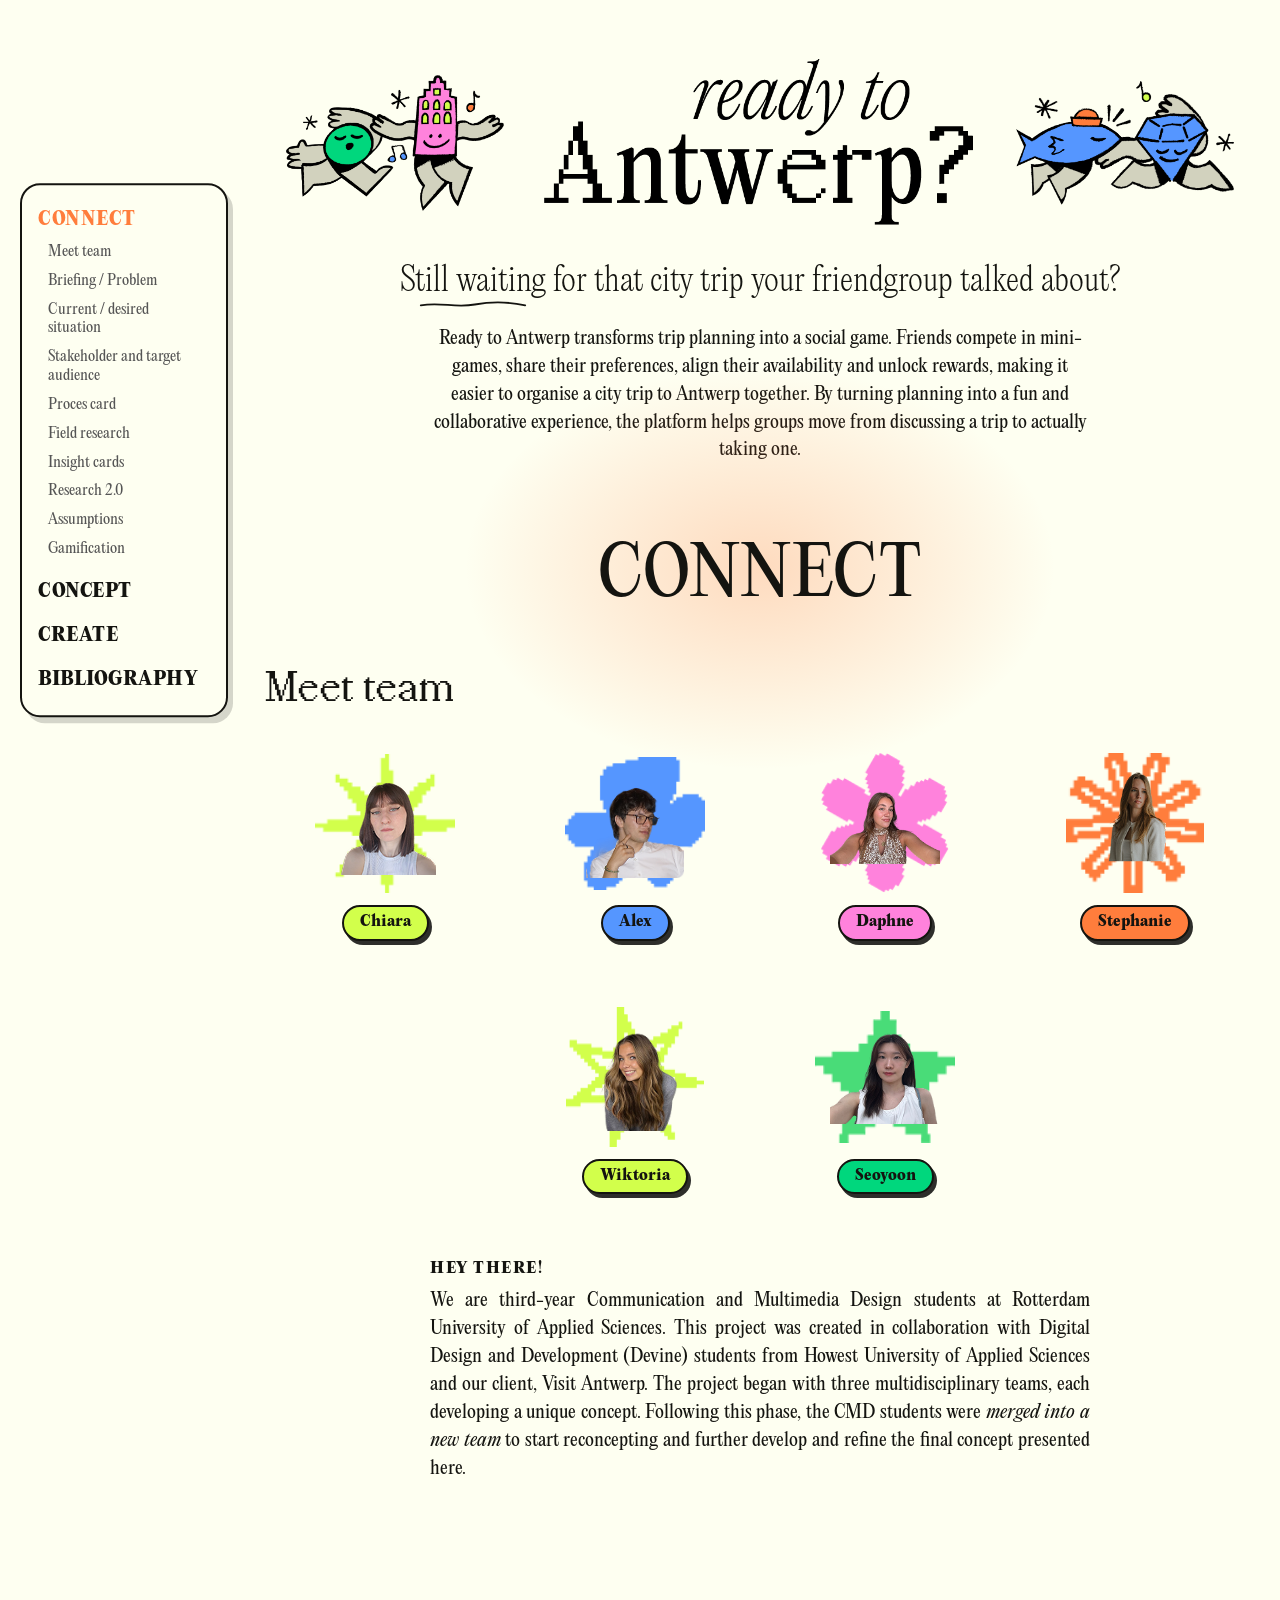
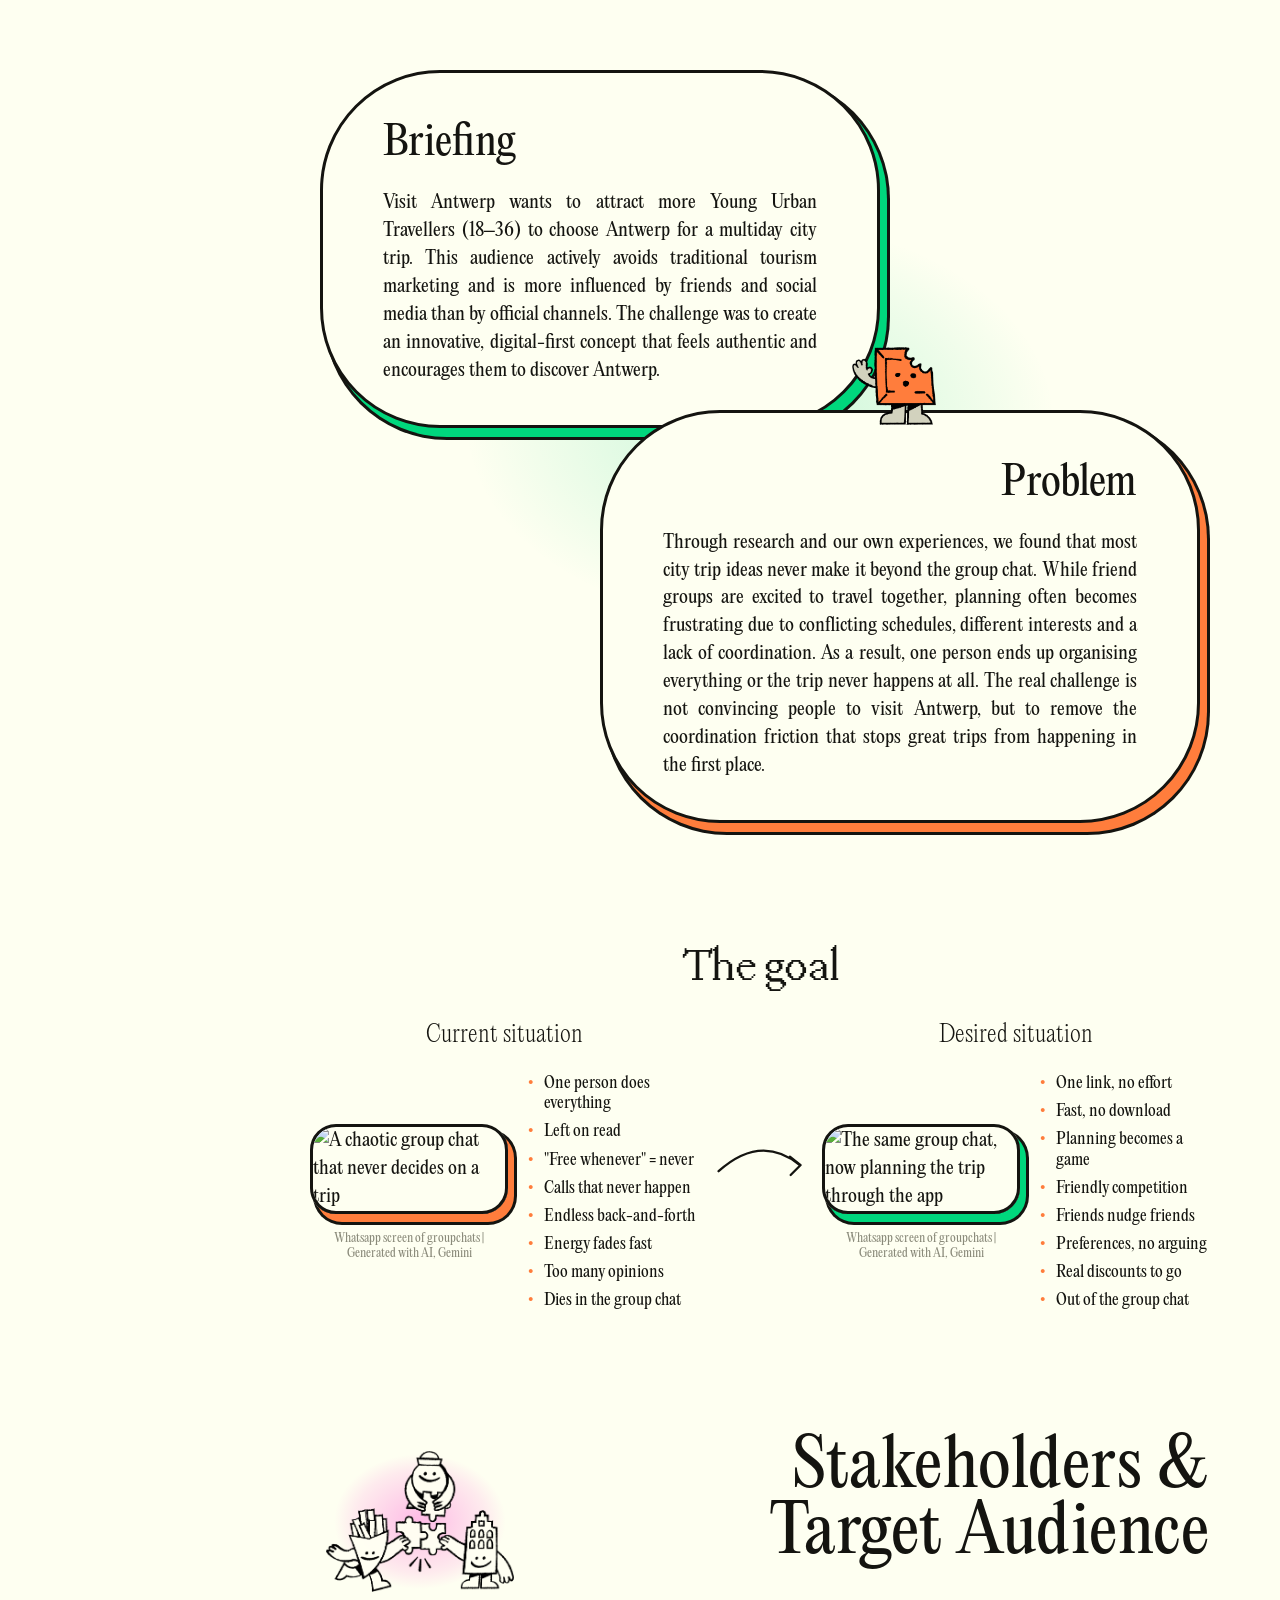
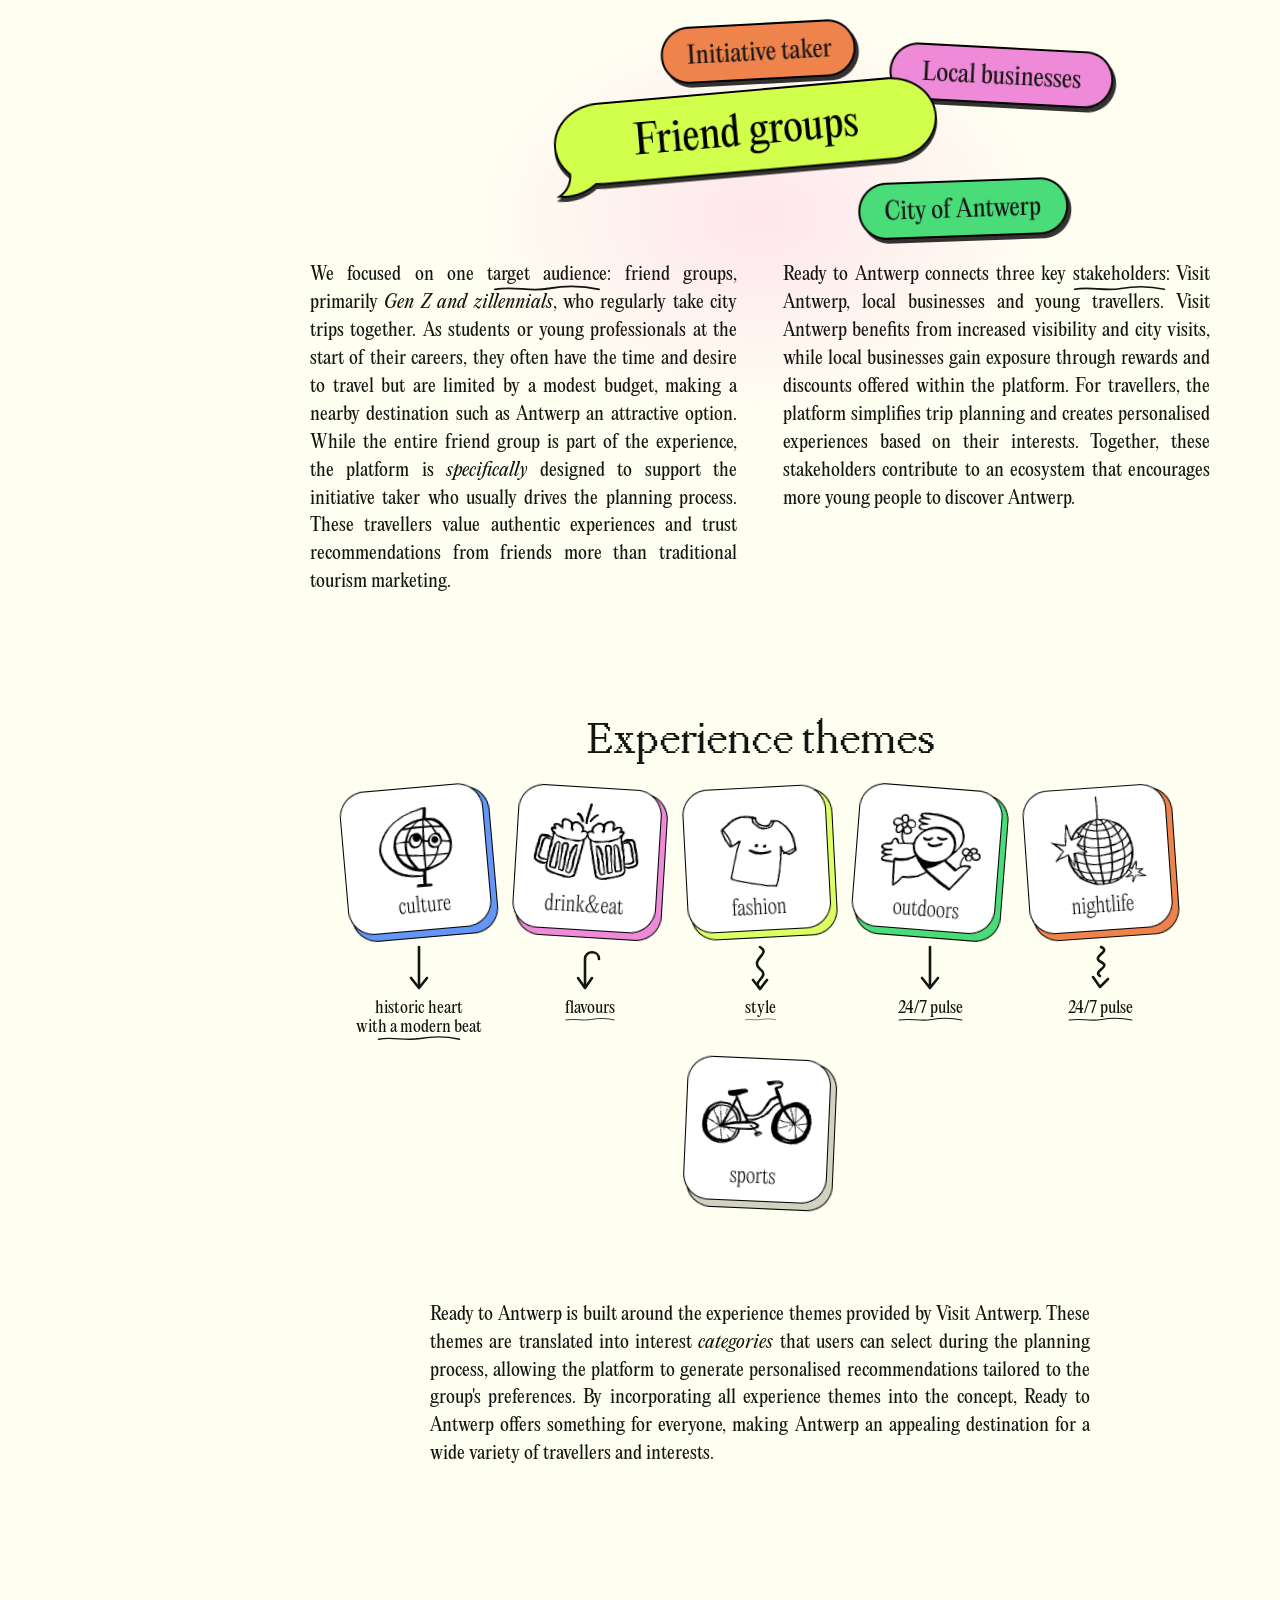
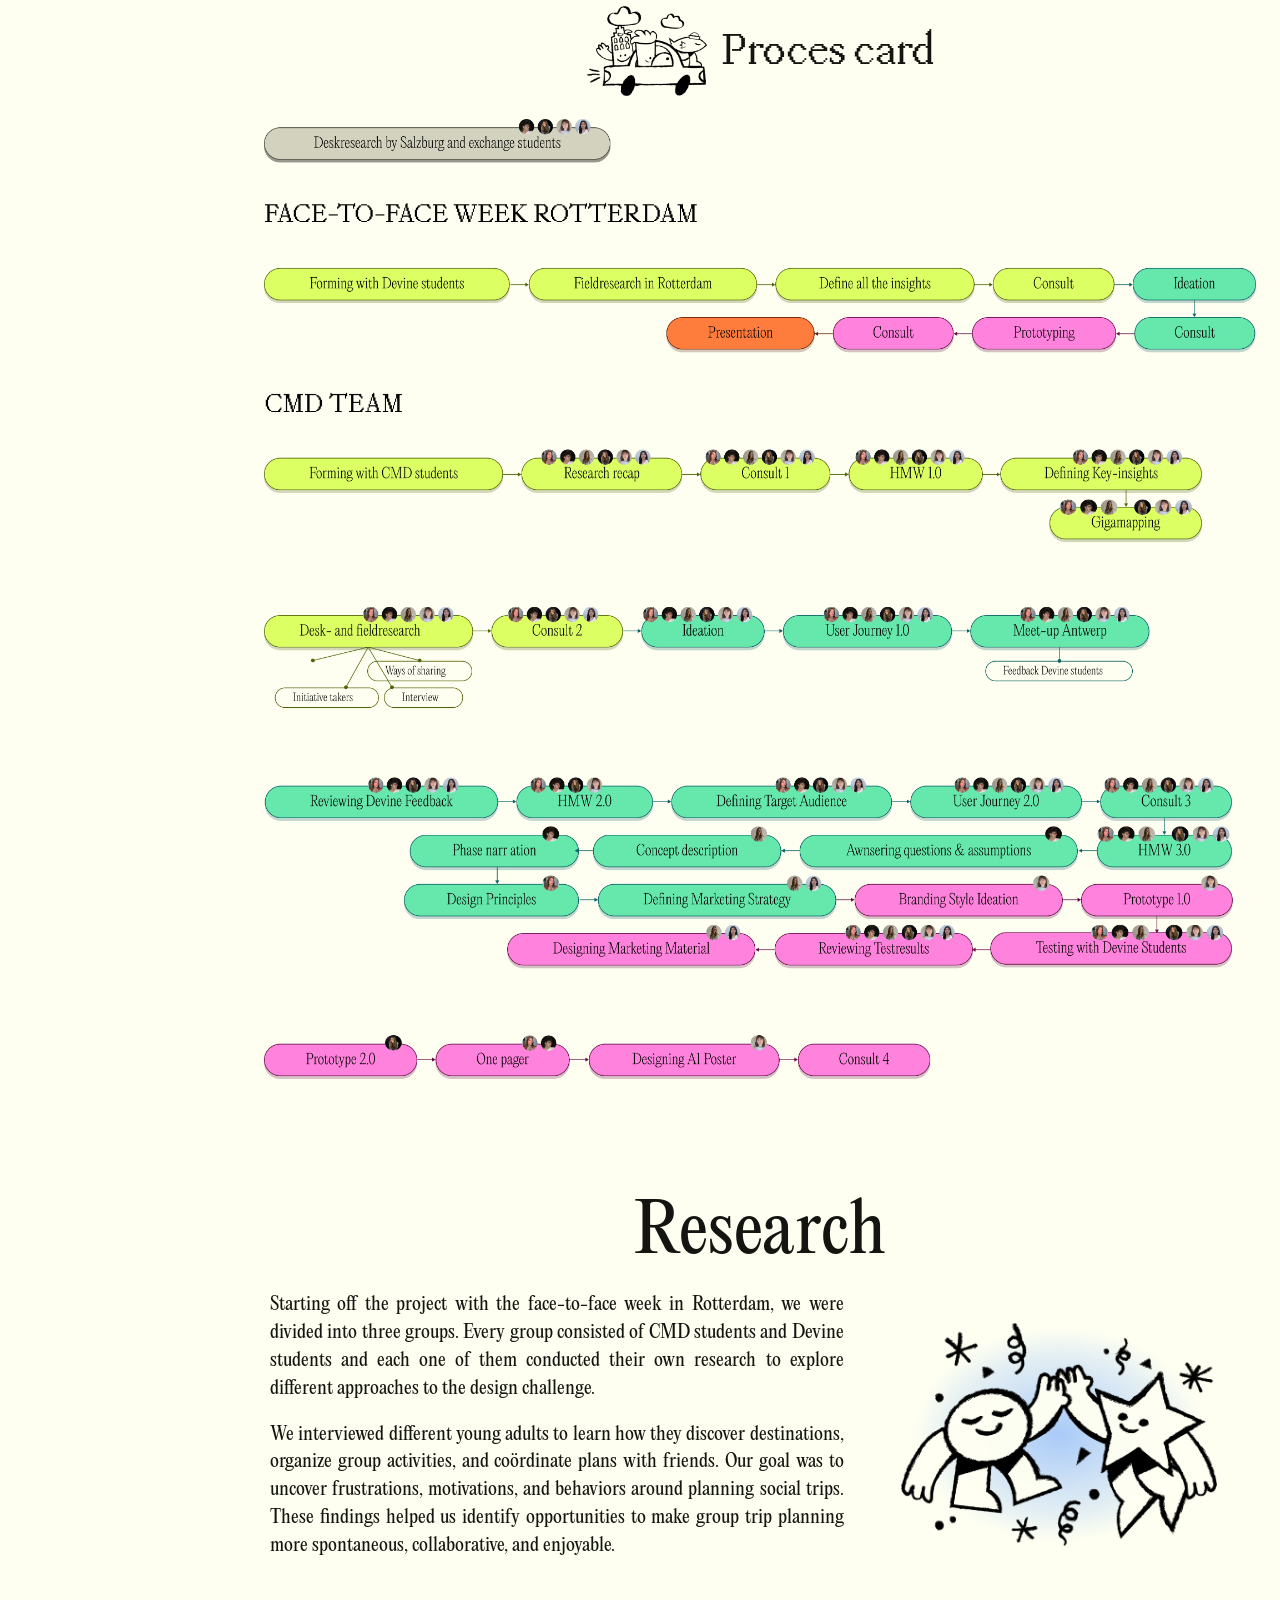
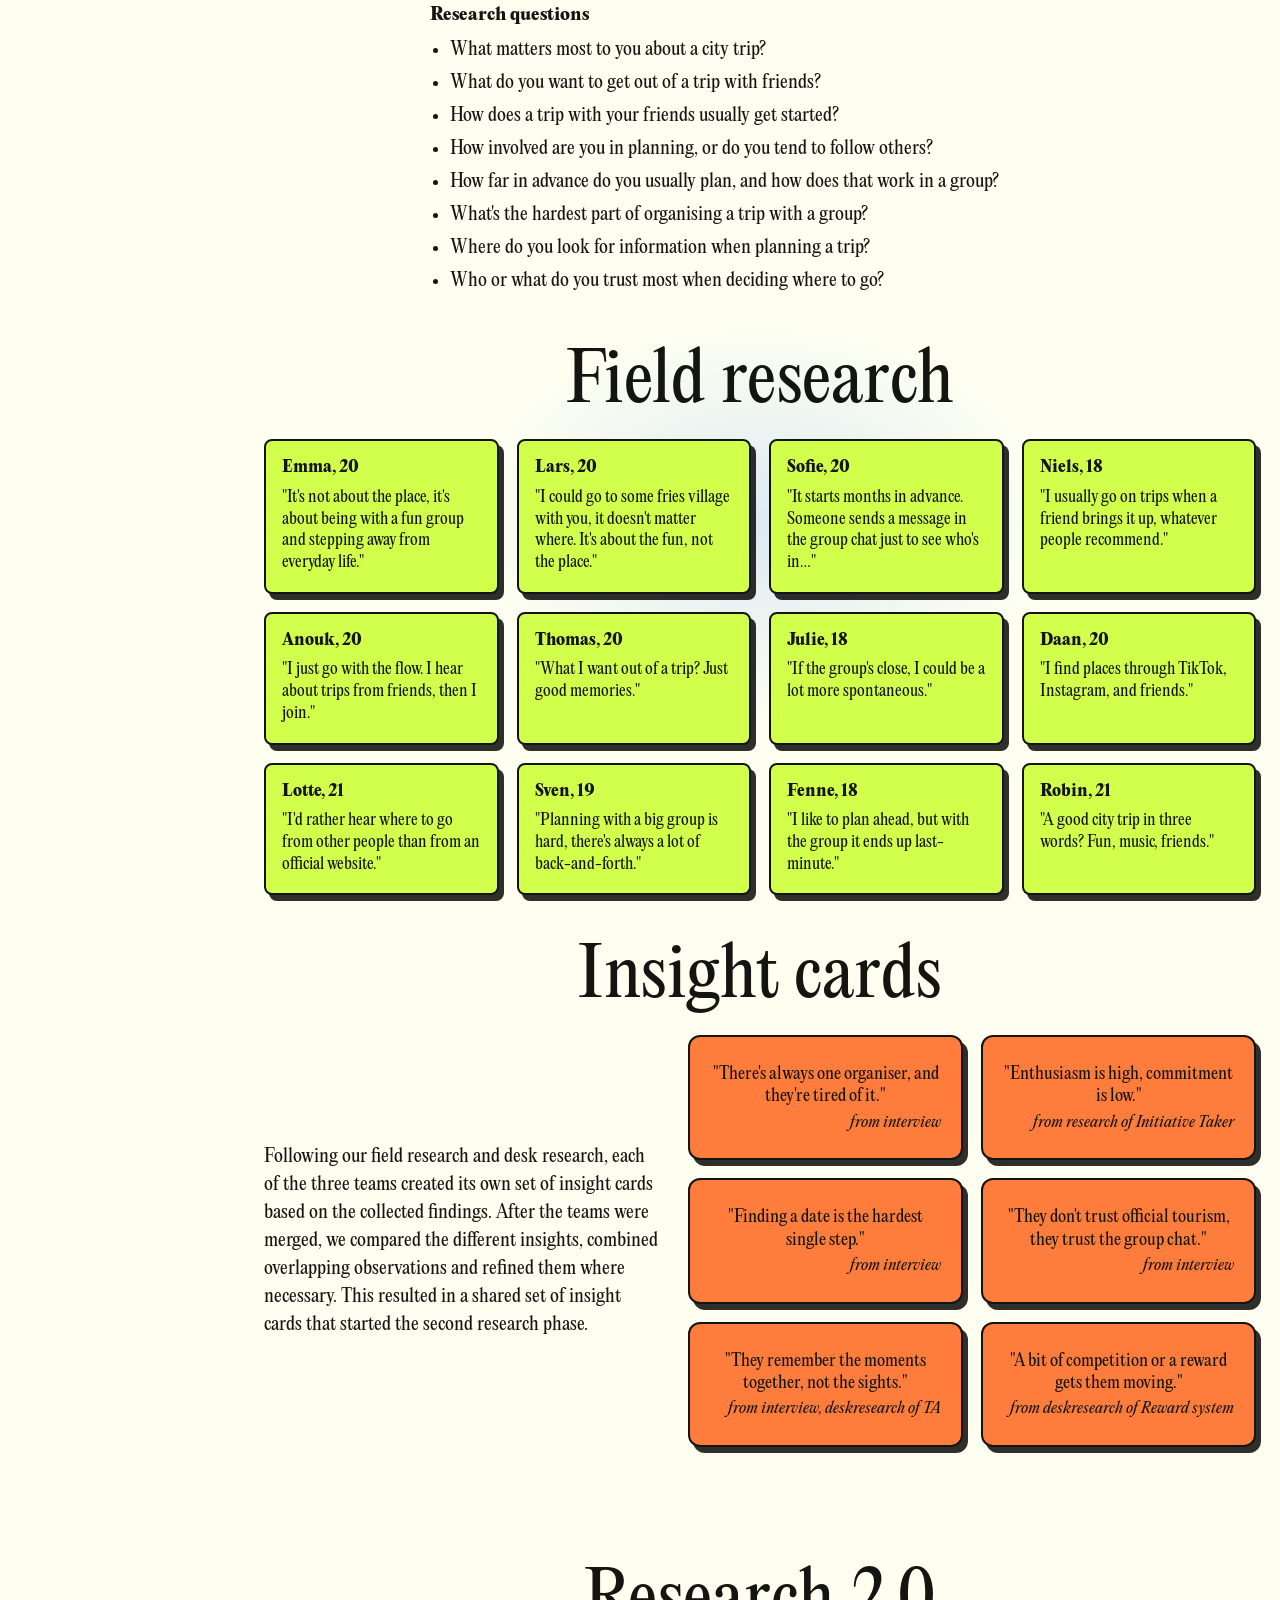
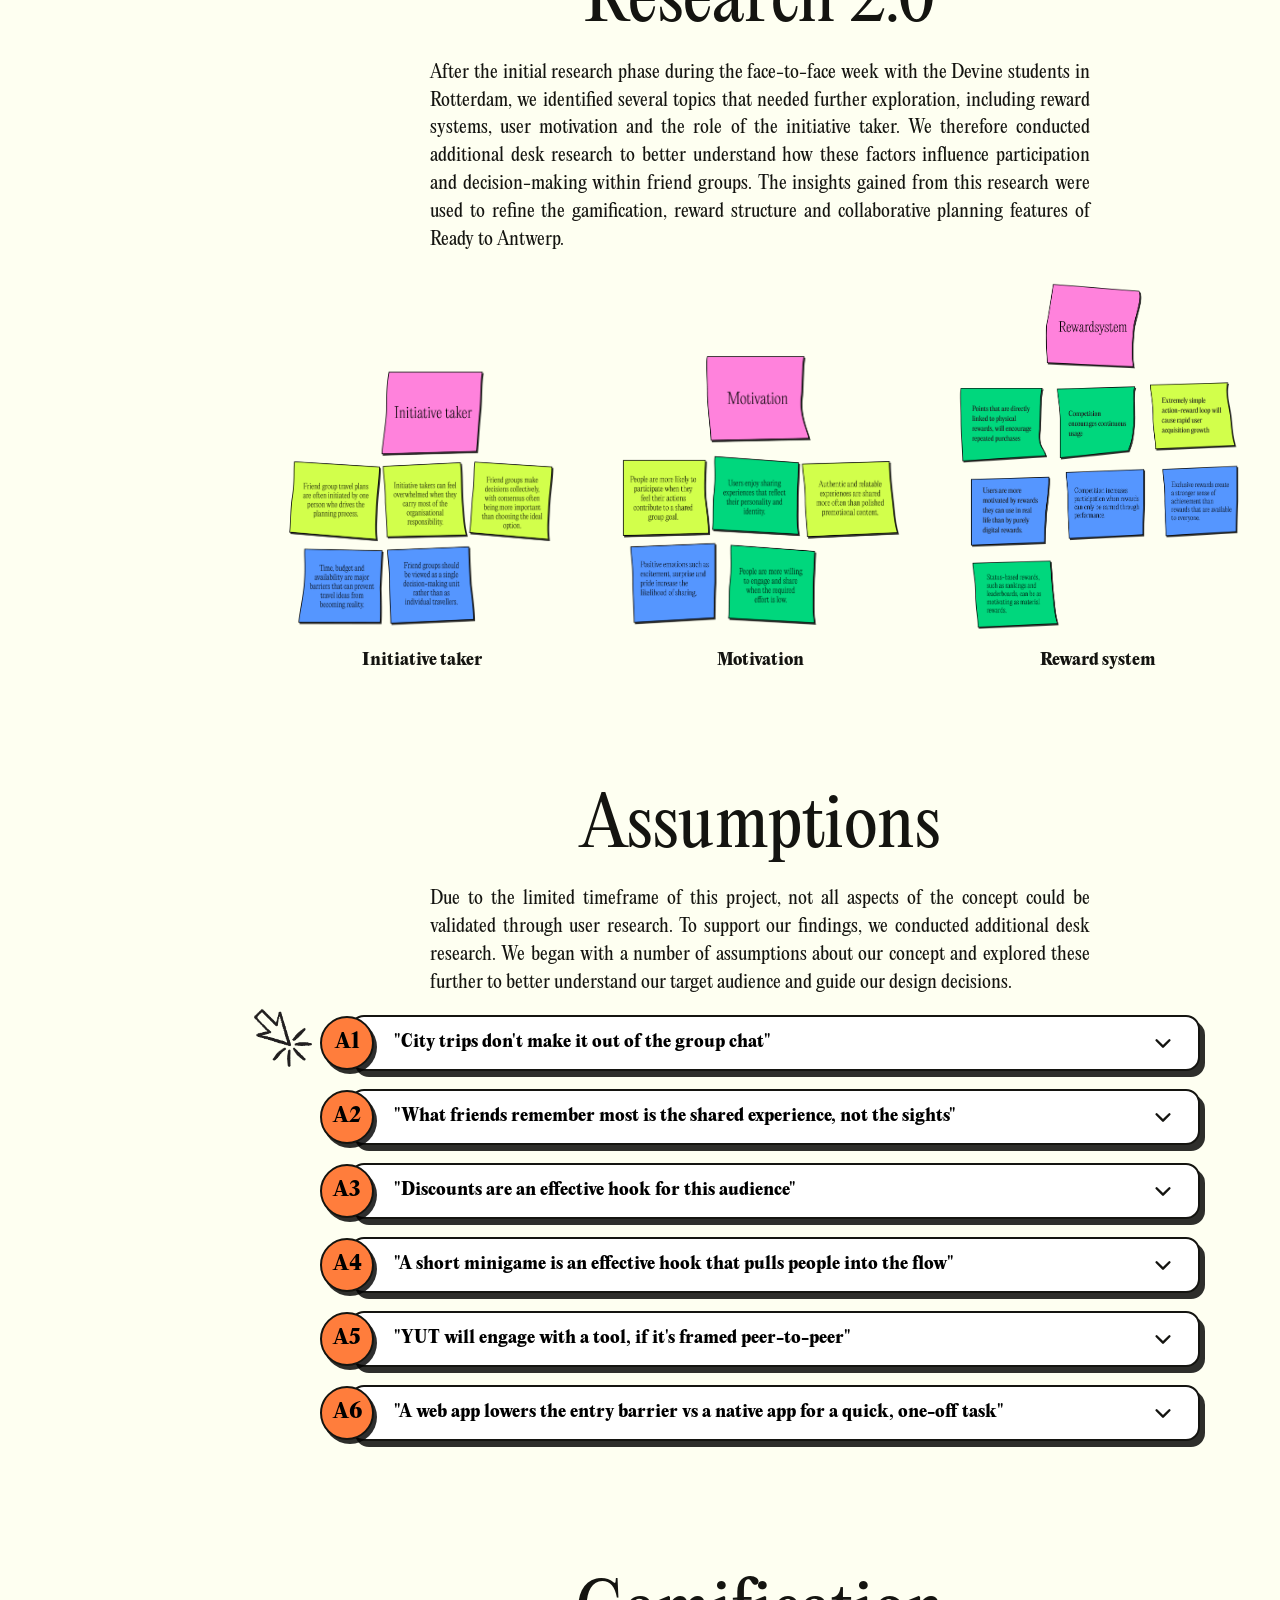
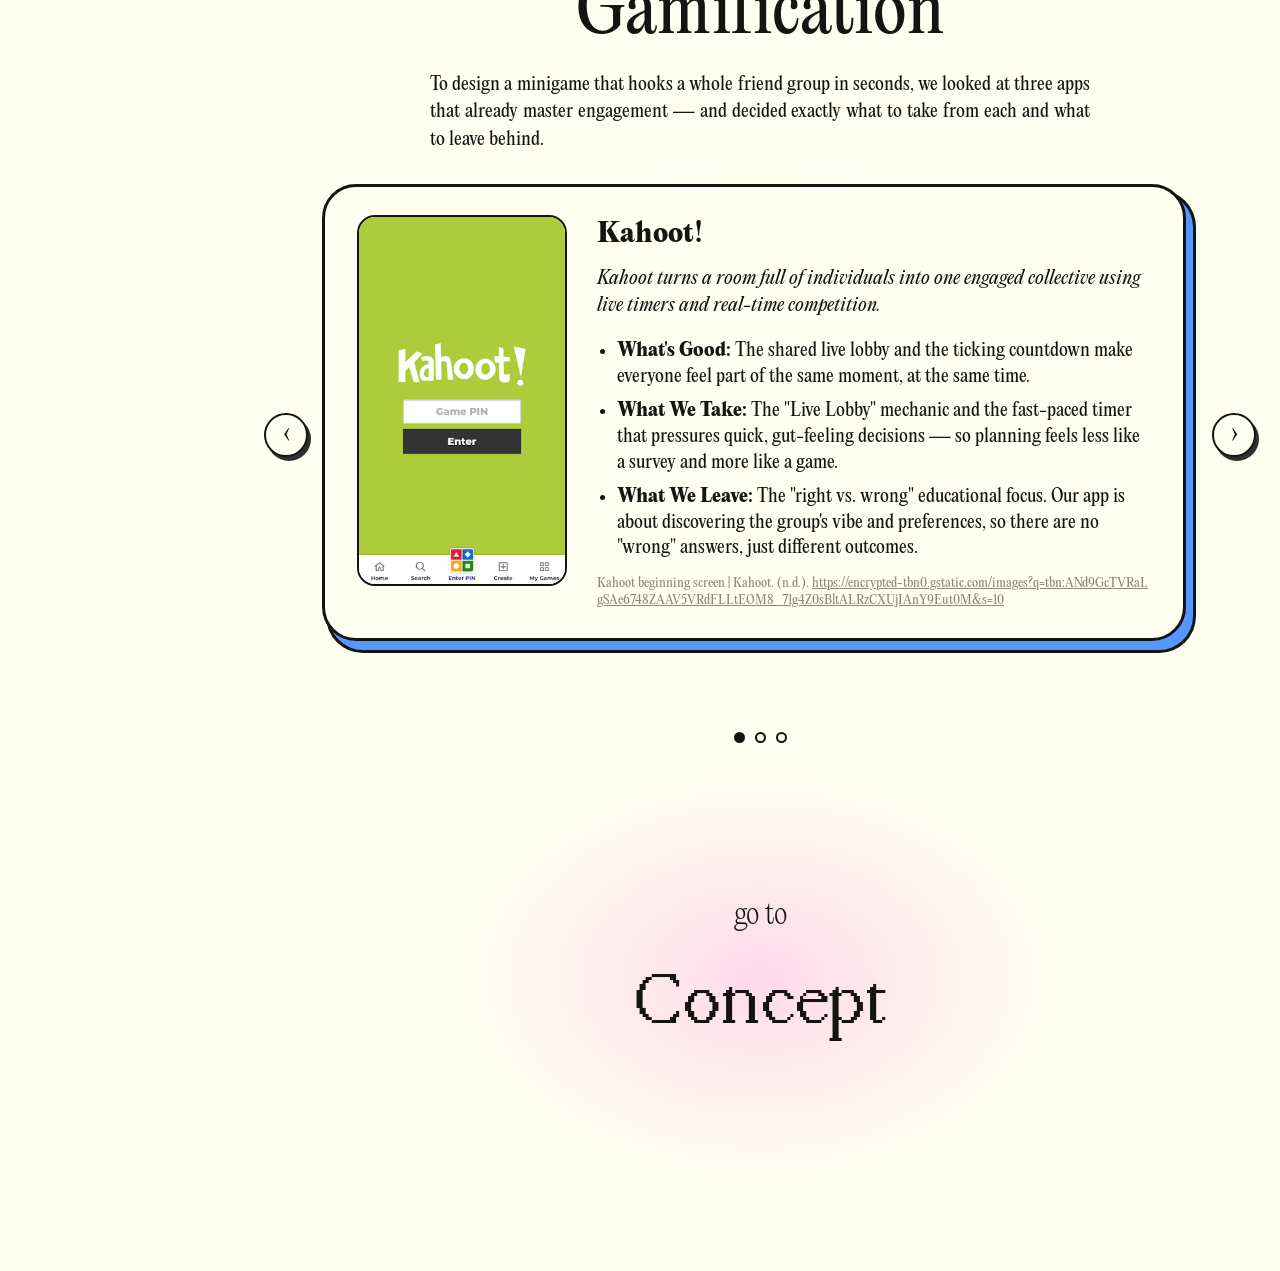
==== commit fc8bfc9a: "last review and feedback" ====
--- a/index.html
+++ b/index.html
@@ -45,6 +45,7 @@
         <li><a href="#briefing">Briefing / Problem</a></li>
         <li><a href="#the-goal">Current / desired situation</a></li>
         <li><a href="#stakeholders">Stakeholder and target audience</a></li>
+        <li><a href="#proces-card">Proces card</a></li>
         <li><a href="#field-research">Field research</a></li>
         <li><a href="#insight-cards">Insight cards</a></li>
         <li><a href="#research-2">Research 2.0</a></li>
@@ -73,6 +74,7 @@
         <li><a href="#feedback">Feedback &amp; improvements</a></li>
         <li><a href="#social-campaign">Social media campaign</a></li>
         <li><a href="#tangibles">Tangibles</a></li>
+        <li><a href="#conclusion">Conclusion</a></li>
         <li><a href="#next-steps">Next steps</a></li>
       </ul>
     </li>
@@ -141,7 +143,7 @@
 
     <!-- ==================== HEYY THERE intro ==================== -->
     <div class="intro-block reveal">
-      <p class="eyebrow">Heyy there!</p>
+      <p class="eyebrow">Hey there!</p>
       <p class="prose">We are third-year Communication and Multimedia Design students at Rotterdam University of Applied Sciences. This project was created in collaboration with Digital Design and Development (Devine) students from Howest University of Applied Sciences and our client, Visit Antwerp. The project began with three multidisciplinary teams, each developing a unique concept. Following this phase, the CMD students were <em>merged into a new team</em> to start reconcepting and further develop and refine the final concept presented here.</p>
     </div>
   </section>
@@ -168,7 +170,10 @@
       <div class="goal-side">
         <h4>Current situation</h4>
         <div class="goal-pair">
-          <img class="phone phone--current" src="img/chat/current_chat.png" alt="A chaotic group chat that never decides on a trip">
+          <figure class="phone-fig">
+            <img class="phone phone--current" src="img/chat/current_chat.png" alt="A chaotic group chat that never decides on a trip">
+            <figcaption class="phone-cap">Whatsapp screen of groupchats | Generated with AI, Gemini</figcaption>
+          </figure>
           <ul class="goal-list">
             <li>One person does everything</li>
             <li>Left on read</li>
@@ -190,7 +195,10 @@
       <div class="goal-side">
         <h4>Desired situation</h4>
         <div class="goal-pair">
-          <img class="phone phone--desired" src="img/chat/desired_chat.png" alt="The same group chat, now planning the trip through the app">
+          <figure class="phone-fig">
+            <img class="phone phone--desired" src="img/chat/desired_chat.png" alt="The same group chat, now planning the trip through the app">
+            <figcaption class="phone-cap">Whatsapp screen of groupchats | Generated with AI, Gemini</figcaption>
+          </figure>
           <ul class="goal-list">
             <li>One link, no effort</li>
             <li>Fast, no download</li>
@@ -249,7 +257,7 @@
       <div class="theme">
         <img class="card" src="img/themes/button_outdoors.png" alt="Outdoors">
         <div class="to"><svg viewBox="0 0 40 56" fill="none"><path d="M20 5 L20 45" stroke="#141410" stroke-width="2.6" stroke-linecap="round"/><path d="M12 36 L20 46 L28 36" stroke="#141410" stroke-width="2.6" stroke-linecap="round" stroke-linejoin="round"/></svg></div>
-        <div class="label">city by <span class="ul">the river</span></div>
+        <div class="label"><span class="ul">24/7 pulse</span></div>
       </div>
       <div class="theme">
         <img class="card" src="img/themes/button_nightlife.png" alt="Nightlife">
@@ -263,6 +271,12 @@
       </div>
     </div>
     <p class="prose reveal">Ready to Antwerp is built around the experience themes provided by Visit Antwerp. These themes are translated into interest <em>categories</em> that users can select during the planning process, allowing the platform to generate personalised recommendations tailored to the group's preferences. By incorporating all experience themes into the concept, Ready to Antwerp offers something for everyone, making Antwerp an appealing destination for a wide variety of travellers and interests.</p>
+  </section>
+
+  <!-- ==================== PROCES CARD ==================== -->
+  <section class="sec" id="proces-card" data-section data-group="connect">
+    <h3 class="h-mid proces-title"><img class="proces-car" src="img/illustrations/car.png" alt=""> Proces card</h3>
+    <img class="proces-img reveal" src="img/proces_card/proces_card.png" alt="Process card">
   </section>
 
   <!-- ==================== RESEARCH ==================== -->
@@ -270,7 +284,8 @@
     <h2 class="h-xl">Research</h2>
     <div class="research-intro reveal">
       <div>
-        <p class="prose" style="margin-left:0;">We interviewed 15 different young adults to learn how they discover destinations, organize group activities, and coördinate plans with friends. Our goal was to uncover <em>frustrations, motivations, and behaviors around planning social trips</em>. These findings helped us identify opportunities to make group trip planning more spontaneous, collaborative, and enjoyable.</p>
+        <p class="prose" style="margin-left:0;">Starting off the project with the face-to-face week in Rotterdam, we were divided into three groups. Every group consisted of CMD students and Devine students and each one of them conducted their own research to explore different approaches to the design challenge.</p>
+        <p class="prose" style="margin-left:0;">We interviewed different young adults to learn how they discover destinations, organize group activities, and coördinate plans with friends. Our goal was to uncover frustrations, motivations, and behaviors around planning social trips. These findings helped us identify opportunities to make group trip planning more spontaneous, collaborative, and enjoyable.</p>
       </div>
       <img class="illo" src="img/illustrations/high_five.png" alt="">
     </div>
@@ -314,12 +329,12 @@
           <p class="prose" style="margin:0;">Following our field research and desk research, each of the three teams created its own set of insight cards based on the collected findings. After the teams were merged, we compared the different insights, combined overlapping observations and refined them where necessary. This resulted in a shared set of insight cards that started the second research phase.</p>
         </div>
         <div class="insight-grid">
-          <div class="insight">"There's always one organiser, and they're tired of it."</div>
-          <div class="insight">"Enthusiasm is high, commitment is low."</div>
-          <div class="insight">"Finding a date is the hardest single step."</div>
-          <div class="insight">"They don't trust official tourism, they trust the group chat."</div>
-          <div class="insight">"They remember the moments together, not the sights."</div>
-          <div class="insight">"A bit of competition or a reward gets them moving."</div>
+          <div class="insight"><span class="insight-q">"There's always one organiser, and they're tired of it."</span><span class="insight-src">from interview</span></div>
+          <div class="insight"><span class="insight-q">"Enthusiasm is high, commitment is low."</span><span class="insight-src">from research of Initiative Taker</span></div>
+          <div class="insight"><span class="insight-q">"Finding a date is the hardest single step."</span><span class="insight-src">from interview</span></div>
+          <div class="insight"><span class="insight-q">"They don't trust official tourism, they trust the group chat."</span><span class="insight-src">from interview</span></div>
+          <div class="insight"><span class="insight-q">"They remember the moments together, not the sights."</span><span class="insight-src">from interview, deskresearch of TA</span></div>
+          <div class="insight"><span class="insight-q">"A bit of competition or a reward gets them moving."</span><span class="insight-src">from deskresearch of Reward system</span></div>
         </div>
       </div>
     </div>
@@ -493,6 +508,7 @@
                   <li><span class="lead">What We Take:</span> The "Live Lobby" mechanic and the fast-paced timer that pressures quick, gut-feeling decisions — so planning feels less like a survey and more like a game.</li>
                   <li><span class="lead">What We Leave:</span> The "right vs. wrong" educational focus. Our app is about discovering the group's vibe and preferences, so there are no "wrong" answers, just different outcomes.</li>
                 </ul>
+                <p class="gcard-src">Kahoot beginning screen | Kahoot. (n.d.). <a href="https://encrypted-tbn0.gstatic.com/images?q=tbn:ANd9GcTVRaLgSAe6748ZAAV5VRdFLLtEOM8_71g4Z0sBltALRzCXUjIAnY9Eut0M&amp;s=10">https://encrypted-tbn0.gstatic.com/images?q=tbn:ANd9GcTVRaLgSAe6748ZAAV5VRdFLLtEOM8_71g4Z0sBltALRzCXUjIAnY9Eut0M&amp;s=10</a></p>
               </div>
             </div>
           </div>
@@ -509,6 +525,7 @@
                   <li><span class="lead">What We Take:</span> The "Output" phase. When the group finishes the minigame, the app shouldn't just give a boring list of Antwerp locations — it should generate a visual, aesthetic "Squad Vibe Card" that the initiative-taker can screenshot and drop into the group chat.</li>
                   <li><span class="lead">What We Leave:</span> The yearly delay. Spotify Wrapped happens once a year, while our card is based on the information we gain through the webapp, instantly.</li>
                 </ul>
+                <p class="gcard-src">Spotify wrapped | Spotify wrapped. (n.d.). <a href="https://s3-alpha.figma.com/hub/file/2296115768371514066/237a47c3-6ff7-4a54-ba37-456693d015e1-cover.png">https://s3-alpha.figma.com/hub/file/2296115768371514066/237a47c3-6ff7-4a54-ba37-456693d015e1-cover.png</a></p>
               </div>
             </div>
           </div>
@@ -525,6 +542,7 @@
                   <li><span class="lead">What We Take:</span> The sensory feedback loop during the minigame. The illustrations and animation are visually pleasing.</li>
                   <li><span class="lead">What We Leave:</span> The daily streak and guilt-tripping notifications. A travel planning app is high-intent but low-frequency (they plan a trip once every few months). We don't need them to log in every day — we just need them hyper-engaged for 3 minutes.</li>
                 </ul>
+                <p class="gcard-src">Duolingo Learning Path | Duolingo-chests-learning-path. (n.d.). <a href="https://duoplanet.com/wp-content/uploads/2023/02/Duolingo-chests-learning-path-1060x2048.png">https://duoplanet.com/wp-content/uploads/2023/02/Duolingo-chests-learning-path-1060x2048.png</a></p>
               </div>
             </div>
           </div>
--- a/assets/style.css
+++ b/assets/style.css
@@ -1,13 +1,13 @@
 /* ===========================================================================
    1. FONTS  (the two project fonts, loaded from the /fonts folder)
    =========================================================================== */
-@font-face{font-family:'Pixel';src:url('fonts/Pixelated-Regular.otf') format('opentype');font-display:swap;}
-@font-face{font-family:'Deco';src:url('fonts/Decorative-serif-Ultralight.otf') format('opentype');font-weight:200;font-style:normal;font-display:swap;}
-@font-face{font-family:'Deco';src:url('fonts/Decorative-serif-UltralightItalic.otf') format('opentype');font-weight:200;font-style:italic;font-display:swap;}
-@font-face{font-family:'Deco';src:url('fonts/Decorative-serif-Regular.otf') format('opentype');font-weight:400;font-style:normal;font-display:swap;}
-@font-face{font-family:'Deco';src:url('fonts/Decorative-serif-Italic.otf') format('opentype');font-weight:400;font-style:italic;font-display:swap;}
-@font-face{font-family:'Deco';src:url('fonts/Decorative-serif-Ultrabold.otf') format('opentype');font-weight:800;font-style:normal;font-display:swap;}
-@font-face{font-family:'Deco';src:url('fonts/Decorative-serif-UltraboldItalic.otf') format('opentype');font-weight:800;font-style:italic;font-display:swap;}
+@font-face{font-family:'Pixel';src:url('../fonts/Pixelated-Regular.otf') format('opentype');font-display:swap;}
+@font-face{font-family:'Deco';src:url('../fonts/Decorative-serif-Ultralight.otf') format('opentype');font-weight:200;font-style:normal;font-display:swap;}
+@font-face{font-family:'Deco';src:url('../fonts/Decorative-serif-UltralightItalic.otf') format('opentype');font-weight:200;font-style:italic;font-display:swap;}
+@font-face{font-family:'Deco';src:url('../fonts/Decorative-serif-Regular.otf') format('opentype');font-weight:400;font-style:normal;font-display:swap;}
+@font-face{font-family:'Deco';src:url('../fonts/Decorative-serif-Italic.otf') format('opentype');font-weight:400;font-style:italic;font-display:swap;}
+@font-face{font-family:'Deco';src:url('../fonts/Decorative-serif-Ultrabold.otf') format('opentype');font-weight:800;font-style:normal;font-display:swap;}
+@font-face{font-family:'Deco';src:url('../fonts/Decorative-serif-UltraboldItalic.otf') format('opentype');font-weight:800;font-style:italic;font-display:swap;}
 
 /* ===========================================================================
    2. DESIGN TOKENS  (the project palette)
@@ -484,7 +484,7 @@
    20. CREATE PAGE
    =========================================================================== */
 /* visual style 2x2 */
-.vs-grid{ display:grid; grid-template-columns:1fr 1fr; gap:24px 28px; max-width:960px; margin:20px auto 0; }
+.vs-grid{ display:grid; grid-template-columns:var(--vs-split, 1fr 1fr); gap:24px 28px; max-width:960px; margin:20px auto 0; }
 .vs-item{ background:var(--bg); border:2.5px solid var(--ink); border-radius:18px; padding:16px 18px; box-shadow:var(--shadow-sm); }
 .vs-item h4{ font-weight:800; font-size:17px; margin:0 0 12px; }
 .vs-item img{ width:100%; height:auto; display:block; }
@@ -504,7 +504,7 @@
 
 /* ---- Create tweaks: full-width visual items, bigger mockup, 2-col feedback ---- */
 .vs-item:nth-child(3), .vs-item:nth-child(4){ grid-column:1 / -1; }
-.create-feature{ max-width:min(520px,90%); }
+.create-feature{ max-width:min(800px,90%); }
 .fb-cols{ display:grid; grid-template-columns:var(--split, 1fr 1fr); gap:26px; align-items:center; margin-top:14px; }
 .fb-side{ display:flex; flex-direction:column; gap:14px; justify-content:center; }
 .fb-side .prose{ max-width:none; margin:0; text-align:left; }
@@ -524,3 +524,34 @@
 .ref em{ font-style:italic; }
 .ref a{ text-decoration:underline; word-break:break-word; }
 .ref-note{ font-style:italic; color:#8a8a7a; }
+
+/* ---- late tweaks ---- */
+/* subsection titles in the pixel display font (Pixelated-Regular.otf) */
+.h-mid{ font-family:'Pixel', monospace; }
+/* visual style: remove the card boxes, keep just label + image */
+.vs-item{ background:none; border:0; box-shadow:none; padding:0; }
+/* rotate the 'click' hint beside the assumptions accordion */
+.click-hint{ transform:rotate(-180deg); }
+
+/* a bit more vertical space between the visual-style rows */
+.vs-grid{ row-gap:100px; }
+
+/* gamification cards: image source line at the bottom */
+.gcard-src{ margin:14px 0 0; font-size:12.5px; line-height:1.4; color:#8a8a7a; }
+.gcard-src a{ text-decoration:underline; word-break:break-all; color:inherit; }
+
+/* ---- proces card section + phone captions ---- */
+.proces-title{ display:flex; align-items:center; gap:14px; }
+.proces-car{ width:clamp(60px,7vw,84px); flex:0 0 auto; }
+.proces-img{ width:100%; display:block; margin:18px auto 0; }
+.phone-fig{ margin:0; display:flex; flex-direction:column; align-items:center; }
+.phone-cap{ margin-top:8px; font-size:11.5px; line-height:1.3; color:#8a8a7a; text-align:center; max-width:198px; }
+
+/* proces card title centered like the other section titles + bigger car; captions lower */
+.proces-title{ justify-content:center; }
+.proces-car{ width:clamp(72px,10vw,120px); }
+.phone-cap{ margin-top:18px; }
+
+/* insight cards: small right-aligned source under each quote */
+.insight{ flex-direction:column; gap:6px; }
+.insight-src{ align-self:flex-end; text-align:right; font-size:15px; font-style:italic; line-height:1.25; }
